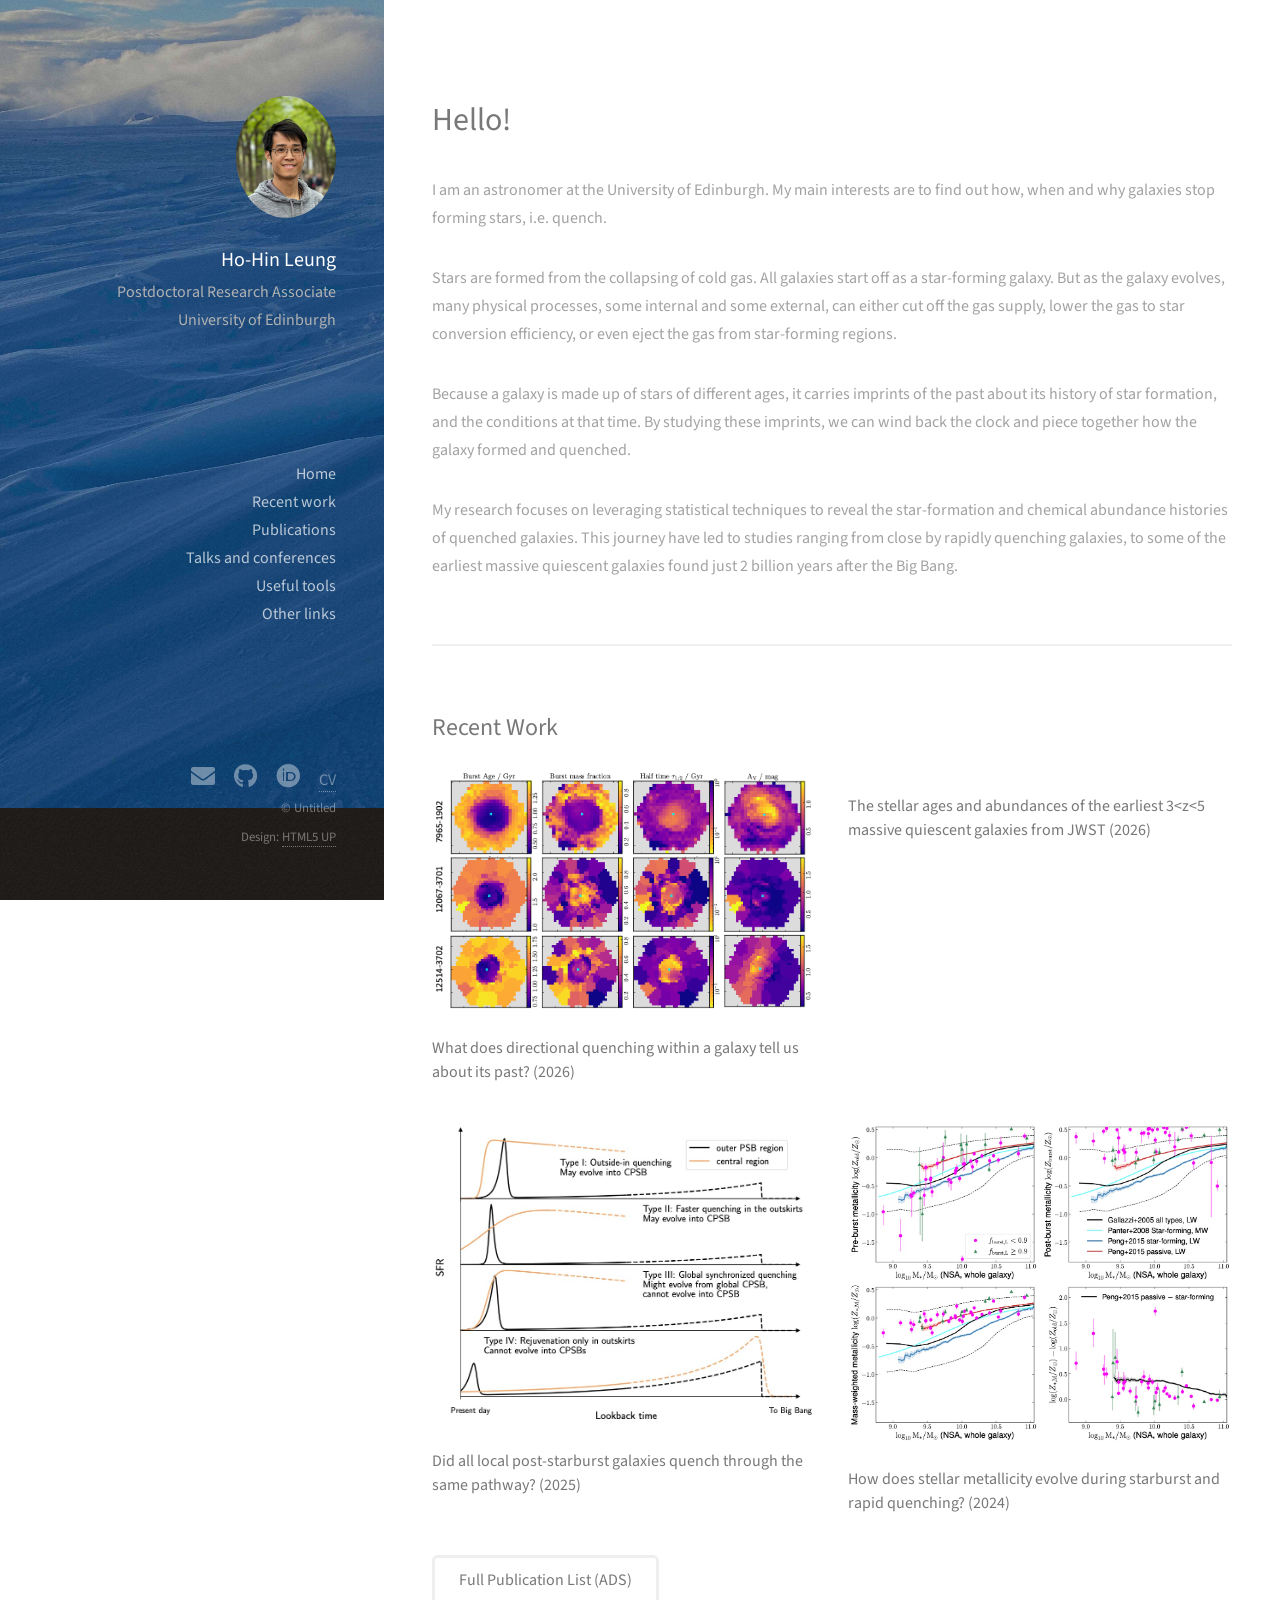
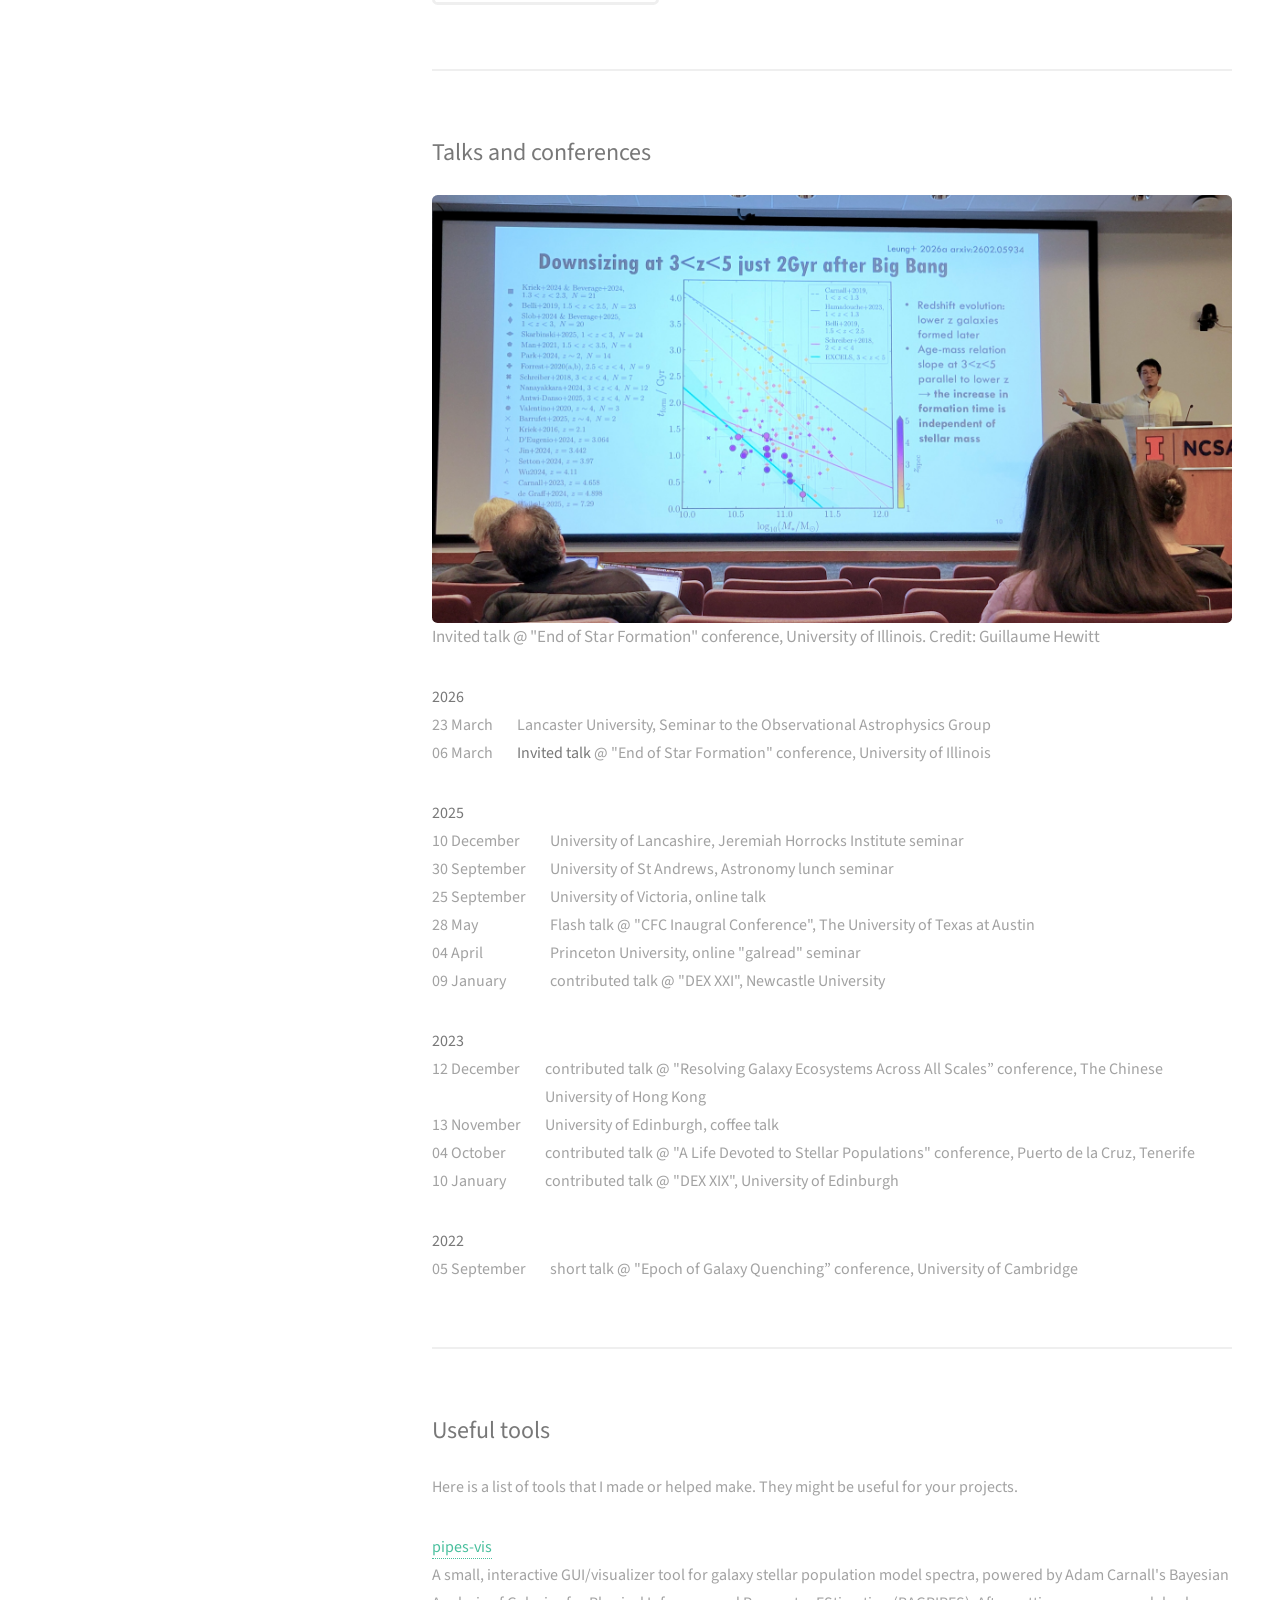
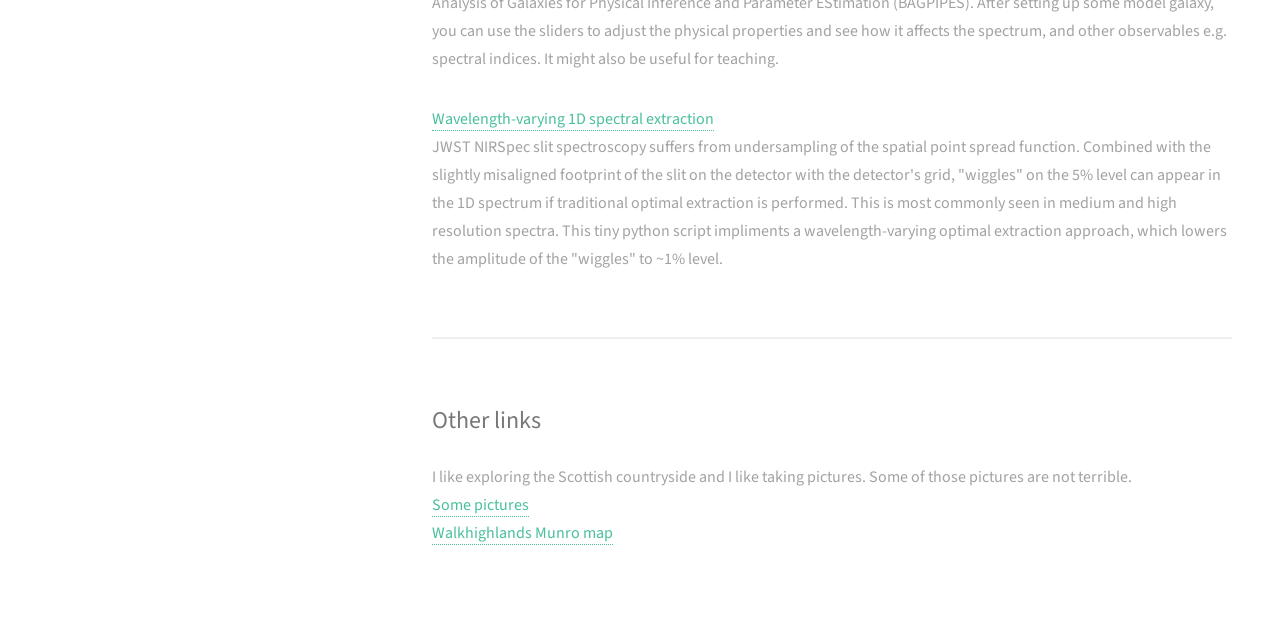
==== index.html @ 56f33dc1 "init" ====
<!DOCTYPE HTML>
<!--
	Strata by HTML5 UP
	html5up.net | @ajlkn
	Free for personal and commercial use under the CCA 3.0 license (html5up.net/license)
-->
<html>
	<head>
		<title>Ho-Hin Leung</title>
		<meta charset="utf-8" />
		<meta name="viewport" content="width=device-width, initial-scale=1, user-scalable=no" />
		<link rel="stylesheet" href="assets/css/main.css" />
	</head>
	<body class="is-preload">

		<!-- Header -->
			<header id="header">
				<div class="inner">
					<a href="#" class="image avatar"><img src="images/face_image_new_portrait_lowres.jpg" alt="" /></a>
					<h1><strong>Ho-Hin Leung</strong></h1>
					<p>Postdoctoral Research Associate</br>
						University of Edinburgh</p>
				</div>

				<!-- Sidebar -->
				<div class="inner">
					<nav>
						<ul>
							<li><a href="#main">Home</a></li>
							<li><a href="#two">Recent work</a></li>
							<li><a href="https://ui.adsabs.harvard.edu/public-libraries/06Pod6CET0CmdR91-A2LHw">Publications</a></li>
							<li><a href="#three">Talks and conferences</a></li>
							<li><a href="#four">Useful tools</a></li>
							<li><a href="#five">Other links</a></li>
						</ul>
					</nav>
				</div>
			</header>

		<!-- Main -->
			<div id="main">

				<!-- One -->
					<section id="one">
						<header class="major">
							<h1>Hello!</h1>
						</header>
						<p>
							I am an astronomer at the University of Edinburgh. My main interests are to find out how, when and why galaxies stop forming stars, i.e. quench.
						</p>
						<p>
							Stars are formed from the collapsing of cold gas. All galaxies start off as a star-forming galaxy. But as the galaxy evolves, many physical processes, some internal and some external, can either cut off the gas supply, lower the gas to star conversion efficiency, or even eject the gas from star-forming regions.
						</p>
						<p>
							Because a galaxy is made up of stars of different ages, it carries imprints of the past about its history of star formation, and the conditions at that time. By studying these imprints, we can wind back the clock and piece together how the galaxy formed and quenched.
						</p>
						<p>
							My research focuses on leveraging statistical techniques to reveal the star-formation and chemical abundance histories of quenched galaxies. This journey have led to studies ranging from close by rapidly quenching galaxies, to some of the earliest massive quiescent galaxies found just 2 billion years after the Big Bang.
						</p>
					</section>

				<!-- Two -->
					<section id="two">
						<h2>Recent Work</h2>
						<div class="row">
							<article class="col-6 col-12-xsmall work-item">
								<a href="paper2026b.html" class="image fit thumb" data-poptrox="ignore"><img src="images/leung2026b.png" alt="" /></a>
								<h3>What does directional quenching within a galaxy tell us about its past? (2026)</h3>
							</article>
							<article class="col-6 col-12-xsmall work-item">
								<a href="paper2026a.html" class="image fit thumb" data-poptrox="ignore"><img src="images/thumbs/04.jpg" alt="" /></a>
								<h3>The stellar ages and abundances of the earliest 3&lt;z&lt;5 massive quiescent galaxies from JWST (2026)</h3>
							</article>
							<article class="col-6 col-12-xsmall work-item">
								<a href="paper2025.html" class="image fit thumb" data-poptrox="ignore"><img src="images/leung2025_thumb.jpg" alt="" /></a>
								<h3>Did all local post-starburst galaxies quench through the same pathway? (2025)</h3>
							</article>
							<article class="col-6 col-12-xsmall work-item">
								<a href="paper2024.html" class="image fit thumb" data-poptrox="ignore"><img src="images/leung2024_thumb.jpg" alt="" /></a>
								<h3>How does stellar metallicity evolve during starburst and rapid quenching? (2024)</h3>
							</article>
						</div>
						<ul class="actions">
							<li><a href="https://ui.adsabs.harvard.edu/public-libraries/06Pod6CET0CmdR91-A2LHw" class="button">Full Publication List (ADS)</a></li>
						</ul>
					</section>

				<!-- Three -->
					<section id="three">
						<h2>Talks and conferences</h2>
						<span class="image fit no-overlay">
							<img src="images/EndOfSF_pic.jpg" alt="" />
							<span class="photo-caption" style="font-size: 17px;">Invited talk @ "End of Star Formation" conference, University of Illinois. Credit: Guillaume Hewitt</span>
						</span>
						<table class="talks-schedule">
							<tbody>
								<tr class="year"><td colspan="2"><strong>2026</strong></td></tr>
								<tr>
									<td class="talks-date">23 March</td>
									<td class="talks-detail">Lancaster University, Seminar to the Observational Astrophysics Group</td>
								</tr>
								<tr>
									<td class="talks-date">06 March</td>
									<td class="talks-detail"><strong>Invited talk</strong> @ "End of Star Formation" conference, University of Illinois</td>
								</tr>
							</tbody>
						</table>
						
						<table class="talks-schedule">
							<tbody>
								<tr class="year"><td colspan="2"><strong>2025</strong></td></tr>
								<tr>
									<td class="talks-date">10 December</td>
									<td class="talks-detail">University of Lancashire, Jeremiah Horrocks Institute seminar</td>
								</tr>
								<tr>
									<td class="talks-date">30 September</td>
									<td class="talks-detail">University of St Andrews, Astronomy lunch seminar</td>
								</tr>
								<tr>
									<td class="talks-date">25 September</td>
									<td class="talks-detail">University of Victoria, online talk</td>
								</tr>
								<tr>
									<td class="talks-date">28 May</td>
									<td class="talks-detail">Flash talk @ "CFC Inaugral Conference", The University of Texas at Austin</td>
								</tr>
								<tr>
									<td class="talks-date">04 April</td>
									<td class="talks-detail">Princeton University, online "galread" seminar</td>
								</tr>
								<tr>
									<td class="talks-date">09 January</td>
									<td class="talks-detail">contributed talk @ "DEX XXI", Newcastle University</td>
								</tr>
							</tbody>
						</table>

						<table class="talks-schedule">
							<tbody>
								<tr class="year"><td colspan="2"><strong>2023</strong></td></tr>
								<tr>
									<td class="talks-date">12 December</td>
									<td class="talks-detail">contributed talk @ "Resolving Galaxy Ecosystems Across All Scales” conference, The Chinese University of Hong Kong</td>
								</tr>
								<tr>
									<td class="talks-date">13 November</td>
									<td class="talks-detail">University of Edinburgh, coffee talk</td>
								</tr>
								<tr>
									<td class="talks-date">04 October</td>
									<td class="talks-detail">contributed talk @ "A Life Devoted to Stellar Populations" conference, Puerto de la Cruz, Tenerife</td>
								</tr>
								<tr>
									<td class="talks-date">10 January</td>
									<td class="talks-detail">contributed talk @ "DEX XIX", University of Edinburgh</td>
								</tr>
							</tbody>
						</table>

						<table class="talks-schedule">
							<tbody>
								<tr class="year"><td colspan="2"><strong>2022</strong></td></tr>
								<tr>
									<td class="talks-date">05 September</td>
									<td class="talks-detail">short talk @ "Epoch of Galaxy Quenching” conference, University of Cambridge</td>
								</tr>
							</tbody>
						</table>
					</section>

				<!-- Four -->
					<section id="four">
						<h2>Useful tools</h2>
						<p>Here is a list of tools that I made or helped make. They might be useful for your projects.</p>
						<p>
							<strong><a href="https://github.com/HinLeung622/pipes_vis">pipes-vis</a></strong> <br>
							A small, interactive GUI/visualizer tool for galaxy stellar population model spectra, powered by Adam Carnall's Bayesian Analysis of Galaxies for Physical Inference and Parameter EStimation (BAGPIPES). After setting up some model galaxy, you can use the sliders to adjust the physical properties and see how it affects the spectrum, and other observables e.g. spectral indices. It might also be useful for teaching.
						</p>
						<p>
							<strong><a href="https://github.com/HinLeung622/rolling_1D_extraction">Wavelength-varying 1D spectral extraction</a></strong> <br>
							JWST NIRSpec slit spectroscopy suffers from undersampling of the spatial point spread function. Combined with the slightly misaligned footprint of the slit on the detector with the detector's grid, "wiggles" on the 5% level can appear in the 1D spectrum if traditional optimal extraction is performed. This is most commonly seen in medium and high resolution spectra. This tiny python script impliments a wavelength-varying optimal extraction approach, which lowers the amplitude of the "wiggles" to ~1% level.
						</p>
					</section>

				<!-- Five -->
					<section id="five">
						<h2>Other links</h2>
						<p>
							I like exploring the Scottish countryside and I like taking pictures. Some of those pictures are not terrible. <br>
							<a href="">Some pictures</a> <br>
							<a href="https://www.walkhighlands.co.uk/Forum/munros.php?u=244608">Walkhighlands Munro map</a>
						</p>
					</section>
				<!-- Four -->
				<!--
					<section id="four">
						<h2>Elements</h2>

						<section>
							<h4>Text</h4>
							<p>This is <b>bold</b> and this is <strong>strong</strong>. This is <i>italic</i> and this is <em>emphasized</em>.
							This is <sup>superscript</sup> text and this is <sub>subscript</sub> text.
							This is <u>underlined</u> and this is code: <code>for (;;) { ... }</code>. Finally, <a href="#">this is a link</a>.</p>
							<hr />
							<header>
								<h4>Heading with a Subtitle</h4>
								<p>Lorem ipsum dolor sit amet nullam id egestas urna aliquam</p>
							</header>
							<p>Nunc lacinia ante nunc ac lobortis. Interdum adipiscing gravida odio porttitor sem non mi integer non faucibus ornare mi ut ante amet placerat aliquet. Volutpat eu sed ante lacinia sapien lorem accumsan varius montes viverra nibh in adipiscing blandit tempus accumsan.</p>
							<header>
								<h5>Heading with a Subtitle</h5>
								<p>Lorem ipsum dolor sit amet nullam id egestas urna aliquam</p>
							</header>
							<p>Nunc lacinia ante nunc ac lobortis. Interdum adipiscing gravida odio porttitor sem non mi integer non faucibus ornare mi ut ante amet placerat aliquet. Volutpat eu sed ante lacinia sapien lorem accumsan varius montes viverra nibh in adipiscing blandit tempus accumsan.</p>
							<hr />
							<h2>Heading Level 2</h2>
							<h3>Heading Level 3</h3>
							<h4>Heading Level 4</h4>
							<h5>Heading Level 5</h5>
							<h6>Heading Level 6</h6>
							<hr />
							<h5>Blockquote</h5>
							<blockquote>Fringilla nisl. Donec accumsan interdum nisi, quis tincidunt felis sagittis eget tempus euismod. Vestibulum ante ipsum primis in faucibus vestibulum. Blandit adipiscing eu felis iaculis volutpat ac adipiscing accumsan faucibus. Vestibulum ante ipsum primis in faucibus lorem ipsum dolor sit amet nullam adipiscing eu felis.</blockquote>
							<h5>Preformatted</h5>
							<pre><code>i = 0;

while (!deck.isInOrder()) {
print 'Iteration ' + i;
deck.shuffle();
i++;
}

print 'It took ' + i + ' iterations to sort the deck.';</code></pre>
						</section>

						<section>
							<h4>Lists</h4>
							<div class="row">
								<div class="col-6 col-12-xsmall">
									<h5>Unordered</h5>
									<ul>
										<li>Dolor pulvinar etiam magna etiam.</li>
										<li>Sagittis adipiscing lorem eleifend.</li>
										<li>Felis enim feugiat dolore viverra.</li>
									</ul>
									<h5>Alternate</h5>
									<ul class="alt">
										<li>Dolor pulvinar etiam magna etiam.</li>
										<li>Sagittis adipiscing lorem eleifend.</li>
										<li>Felis enim feugiat dolore viverra.</li>
									</ul>
								</div>
								<div class="col-6 col-12-xsmall">
									<h5>Ordered</h5>
									<ol>
										<li>Dolor pulvinar etiam magna etiam.</li>
										<li>Etiam vel felis at lorem sed viverra.</li>
										<li>Felis enim feugiat dolore viverra.</li>
										<li>Dolor pulvinar etiam magna etiam.</li>
										<li>Etiam vel felis at lorem sed viverra.</li>
										<li>Felis enim feugiat dolore viverra.</li>
									</ol>
									<h5>Icons</h5>
									<ul class="icons">
										<li><a href="#" class="icon brands fa-twitter"><span class="label">Twitter</span></a></li>
										<li><a href="#" class="icon brands fa-facebook-f"><span class="label">Facebook</span></a></li>
										<li><a href="#" class="icon brands fa-instagram"><span class="label">Instagram</span></a></li>
										<li><a href="#" class="icon brands fa-github"><span class="label">Github</span></a></li>
										<li><a href="#" class="icon brands fa-dribbble"><span class="label">Dribbble</span></a></li>
										<li><a href="#" class="icon brands fa-tumblr"><span class="label">Tumblr</span></a></li>
									</ul>
								</div>
							</div>
							<h5>Actions</h5>
							<ul class="actions">
								<li><a href="#" class="button primary">Default</a></li>
								<li><a href="#" class="button">Default</a></li>
							</ul>
							<ul class="actions small">
								<li><a href="#" class="button primary small">Small</a></li>
								<li><a href="#" class="button small">Small</a></li>
							</ul>
							<div class="row">
								<div class="col-6 col-12-small">
									<ul class="actions stacked">
										<li><a href="#" class="button primary">Default</a></li>
										<li><a href="#" class="button">Default</a></li>
									</ul>
								</div>
								<div class="col-6 col-12-small">
									<ul class="actions stacked">
										<li><a href="#" class="button primary small">Small</a></li>
										<li><a href="#" class="button small">Small</a></li>
									</ul>
								</div>
								<div class="col-6 col-12-small">
									<ul class="actions stacked">
										<li><a href="#" class="button primary fit">Default</a></li>
										<li><a href="#" class="button fit">Default</a></li>
									</ul>
								</div>
								<div class="col-6 col-12-small">
									<ul class="actions stacked">
										<li><a href="#" class="button primary small fit">Small</a></li>
										<li><a href="#" class="button small fit">Small</a></li>
									</ul>
								</div>
							</div>
						</section>

						<section>
							<h4>Table</h4>
							<h5>Default</h5>
							<div class="table-wrapper">
								<table>
									<thead>
										<tr>
											<th>Name</th>
											<th>Description</th>
											<th>Price</th>
										</tr>
									</thead>
									<tbody>
										<tr>
											<td>Item One</td>
											<td>Ante turpis integer aliquet porttitor.</td>
											<td>29.99</td>
										</tr>
										<tr>
											<td>Item Two</td>
											<td>Vis ac commodo adipiscing arcu aliquet.</td>
											<td>19.99</td>
										</tr>
										<tr>
											<td>Item Three</td>
											<td> Morbi faucibus arcu accumsan lorem.</td>
											<td>29.99</td>
										</tr>
										<tr>
											<td>Item Four</td>
											<td>Vitae integer tempus condimentum.</td>
											<td>19.99</td>
										</tr>
										<tr>
											<td>Item Five</td>
											<td>Ante turpis integer aliquet porttitor.</td>
											<td>29.99</td>
										</tr>
									</tbody>
									<tfoot>
										<tr>
											<td colspan="2"></td>
											<td>100.00</td>
										</tr>
									</tfoot>
								</table>
							</div>

							<h5>Alternate</h5>
							<div class="table-wrapper">
								<table class="alt">
									<thead>
										<tr>
											<th>Name</th>
											<th>Description</th>
											<th>Price</th>
										</tr>
									</thead>
									<tbody>
										<tr>
											<td>Item One</td>
											<td>Ante turpis integer aliquet porttitor.</td>
											<td>29.99</td>
										</tr>
										<tr>
											<td>Item Two</td>
											<td>Vis ac commodo adipiscing arcu aliquet.</td>
											<td>19.99</td>
										</tr>
										<tr>
											<td>Item Three</td>
											<td> Morbi faucibus arcu accumsan lorem.</td>
											<td>29.99</td>
										</tr>
										<tr>
											<td>Item Four</td>
											<td>Vitae integer tempus condimentum.</td>
											<td>19.99</td>
										</tr>
										<tr>
											<td>Item Five</td>
											<td>Ante turpis integer aliquet porttitor.</td>
											<td>29.99</td>
										</tr>
									</tbody>
									<tfoot>
										<tr>
											<td colspan="2"></td>
											<td>100.00</td>
										</tr>
									</tfoot>
								</table>
							</div>
						</section>

						<section>
							<h4>Buttons</h4>
							<ul class="actions">
								<li><a href="#" class="button primary">Primary</a></li>
								<li><a href="#" class="button">Default</a></li>
							</ul>
							<ul class="actions">
								<li><a href="#" class="button large">Large</a></li>
								<li><a href="#" class="button">Default</a></li>
								<li><a href="#" class="button small">Small</a></li>
							</ul>
							<ul class="actions fit">
								<li><a href="#" class="button primary fit">Fit</a></li>
								<li><a href="#" class="button fit">Fit</a></li>
							</ul>
							<ul class="actions fit small">
								<li><a href="#" class="button primary fit small">Fit + Small</a></li>
								<li><a href="#" class="button fit small">Fit + Small</a></li>
							</ul>
							<ul class="actions">
								<li><a href="#" class="button primary icon solid fa-download">Icon</a></li>
								<li><a href="#" class="button icon solid fa-download">Icon</a></li>
							</ul>
							<ul class="actions">
								<li><span class="button primary disabled">Primary</span></li>
								<li><span class="button disabled">Default</span></li>
							</ul>
						</section>

						<section>
							<h4>Form</h4>
							<form method="post" action="#">
								<div class="row gtr-uniform gtr-50">
									<div class="col-6 col-12-xsmall">
										<input type="text" name="demo-name" id="demo-name" value="" placeholder="Name" />
									</div>
									<div class="col-6 col-12-xsmall">
										<input type="email" name="demo-email" id="demo-email" value="" placeholder="Email" />
									</div>
									<div class="col-12">
										<select name="demo-category" id="demo-category">
											<option value="">- Category -</option>
											<option value="1">Manufacturing</option>
											<option value="1">Shipping</option>
											<option value="1">Administration</option>
											<option value="1">Human Resources</option>
										</select>
									</div>
									<div class="col-4 col-12-small">
										<input type="radio" id="demo-priority-low" name="demo-priority" checked>
										<label for="demo-priority-low">Low Priority</label>
									</div>
									<div class="col-4 col-12-small">
										<input type="radio" id="demo-priority-normal" name="demo-priority">
										<label for="demo-priority-normal">Normal Priority</label>
									</div>
									<div class="col-4 col-12-small">
										<input type="radio" id="demo-priority-high" name="demo-priority">
										<label for="demo-priority-high">High Priority</label>
									</div>
									<div class="col-6 col-12-small">
										<input type="checkbox" id="demo-copy" name="demo-copy">
										<label for="demo-copy">Email me a copy of this message</label>
									</div>
									<div class="col-6 col-12-small">
										<input type="checkbox" id="demo-human" name="demo-human" checked>
										<label for="demo-human">I am a human and not a robot</label>
									</div>
									<div class="col-12">
										<textarea name="demo-message" id="demo-message" placeholder="Enter your message" rows="6"></textarea>
									</div>
									<div class="col-12">
										<ul class="actions">
											<li><input type="submit" value="Send Message" class="primary" /></li>
											<li><input type="reset" value="Reset" /></li>
										</ul>
									</div>
								</div>
							</form>
						</section>

						<section>
							<h4>Image</h4>
							<h5>Fit</h5>
							<div class="box alt">
								<div class="row gtr-50 gtr-uniform">
									<div class="col-12"><span class="image fit"><img src="images/fulls/05.jpg" alt="" /></span></div>
									<div class="col-4"><span class="image fit"><img src="images/thumbs/01.jpg" alt="" /></span></div>
									<div class="col-4"><span class="image fit"><img src="images/thumbs/02.jpg" alt="" /></span></div>
									<div class="col-4"><span class="image fit"><img src="images/thumbs/03.jpg" alt="" /></span></div>
									<div class="col-4"><span class="image fit"><img src="images/thumbs/04.jpg" alt="" /></span></div>
									<div class="col-4"><span class="image fit"><img src="images/thumbs/05.jpg" alt="" /></span></div>
									<div class="col-4"><span class="image fit"><img src="images/thumbs/06.jpg" alt="" /></span></div>
									<div class="col-4"><span class="image fit"><img src="images/thumbs/03.jpg" alt="" /></span></div>
									<div class="col-4"><span class="image fit"><img src="images/thumbs/02.jpg" alt="" /></span></div>
									<div class="col-4"><span class="image fit"><img src="images/thumbs/01.jpg" alt="" /></span></div>
								</div>
							</div>
							<h5>Left &amp; Right</h5>
							<p><span class="image left"><img src="images/avatar.jpg" alt="" /></span>Fringilla nisl. Donec accumsan interdum nisi, quis tincidunt felis sagittis eget. tempus euismod. Vestibulum ante ipsum primis in faucibus vestibulum. Blandit adipiscing eu felis iaculis volutpat ac adipiscing accumsan eu faucibus. Integer ac pellentesque praesent tincidunt felis sagittis eget. tempus euismod. Vestibulum ante ipsum primis in faucibus vestibulum. Blandit adipiscing eu felis iaculis volutpat ac adipiscing accumsan eu faucibus. Integer ac pellentesque praesent. Donec accumsan interdum nisi, quis tincidunt felis sagittis eget. tempus euismod. Vestibulum ante ipsum primis in faucibus vestibulum. Blandit adipiscing eu felis iaculis volutpat ac adipiscing accumsan eu faucibus. Integer ac pellentesque praesent tincidunt felis sagittis eget. tempus euismod. Vestibulum ante ipsum primis in faucibus vestibulum. Blandit adipiscing eu felis iaculis volutpat ac adipiscing accumsan eu faucibus. Integer ac pellentesque praesent.</p>
							<p><span class="image right"><img src="images/avatar.jpg" alt="" /></span>Fringilla nisl. Donec accumsan interdum nisi, quis tincidunt felis sagittis eget. tempus euismod. Vestibulum ante ipsum primis in faucibus vestibulum. Blandit adipiscing eu felis iaculis volutpat ac adipiscing accumsan eu faucibus. Integer ac pellentesque praesent tincidunt felis sagittis eget. tempus euismod. Vestibulum ante ipsum primis in faucibus vestibulum. Blandit adipiscing eu felis iaculis volutpat ac adipiscing accumsan eu faucibus. Integer ac pellentesque praesent. Donec accumsan interdum nisi, quis tincidunt felis sagittis eget. tempus euismod. Vestibulum ante ipsum primis in faucibus vestibulum. Blandit adipiscing eu felis iaculis volutpat ac adipiscing accumsan eu faucibus. Integer ac pellentesque praesent tincidunt felis sagittis eget. tempus euismod. Vestibulum ante ipsum primis in faucibus vestibulum. Blandit adipiscing eu felis iaculis volutpat ac adipiscing accumsan eu faucibus. Integer ac pellentesque praesent.</p>
						</section>

					</section>
				-->

			</div>

		<!-- Footer -->
			<footer id="footer">
				<div class="inner">
					<ul class="icons">
						<li><a href="mailto:hleung2@roe.ac.uk" class="icon solid alt fa-envelope" title="hleung2@roe.ac.uk"><span class="label">Email</span></a></li>
						<li><a href="https://github.com/HinLeung622" class="icon brands fa-github" title="HinLeung622"><span class="label">Github</span></a></li>
                        <li><a href="https://orcid.org/0000-0003-0486-5178" class="icon brands alt fa-orcid" title="OrcID:0000-0003-0486-5178"><span class="label">OrcID</span></a></li>
                        <li><a href="images/CV2026.pdf" title="Curriculum vitae">CV</a></li>
					</ul>
					<ul class="copyright">
						<li>&copy; Untitled</li><li>Design: <a href="http://html5up.net">HTML5 UP</a></li>
					</ul>
				</div>
			</footer>

		<!-- Scripts -->
			<script src="assets/js/jquery.min.js"></script>
			<script src="assets/js/jquery.poptrox.min.js"></script>
			<script src="assets/js/browser.min.js"></script>
			<script src="assets/js/breakpoints.min.js"></script>
			<script src="assets/js/util.js"></script>
			<script src="assets/js/main.js"></script>

	</body>
</html>
---- assets/css/main.css ----
@import url("fontawesome-all.min.css");
@import url("https://fonts.googleapis.com/css?family=Source+Sans+Pro:400,400italic");

/*
	Strata by HTML5 UP
	html5up.net | @ajlkn
	Free for personal and commercial use under the CCA 3.0 license (html5up.net/license)
*/

html, body, div, span, applet, object,
iframe, h1, h2, h3, h4, h5, h6, p, blockquote,
pre, a, abbr, acronym, address, big, cite,
code, del, dfn, em, img, ins, kbd, q, s, samp,
small, strike, strong, sub, sup, tt, var, b,
u, i, center, dl, dt, dd, ol, ul, li, fieldset,
form, label, legend, table, caption, tbody,
tfoot, thead, tr, th, td, article, aside,
canvas, details, embed, figure, figcaption,
footer, header, hgroup, menu, nav, output, ruby,
section, summary, time, mark, audio, video {
	margin: 0;
	padding: 0;
	border: 0;
	font-size: 100%;
	font: inherit;
	vertical-align: baseline;}

article, aside, details, figcaption, figure,
footer, header, hgroup, menu, nav, section {
	display: block;}

body {
	line-height: 1;
}

ol, ul {
	list-style: none;
}

blockquote, q {
	quotes: none;
}

	blockquote:before, blockquote:after, q:before, q:after {
		content: '';
		content: none;
	}

table {
	border-collapse: collapse;
	border-spacing: 0;
}

body {
	-webkit-text-size-adjust: none;
}

mark {
	background-color: transparent;
	color: inherit;
}

input::-moz-focus-inner {
	border: 0;
	padding: 0;
}

input, select, textarea {
	-moz-appearance: none;
	-webkit-appearance: none;
	-ms-appearance: none;
	appearance: none;
}

/* Basic */

	html {
		box-sizing: border-box;
	}

	*, *:before, *:after {
		box-sizing: inherit;
	}

	body {
		background: #fff;
	}

		body.is-preload *, body.is-preload *:before, body.is-preload *:after {
			-moz-animation: none !important;
			-webkit-animation: none !important;
			-ms-animation: none !important;
			animation: none !important;
			-moz-transition: none !important;
			-webkit-transition: none !important;
			-ms-transition: none !important;
			transition: none !important;
		}

	body, input, select, textarea {
		color: #a2a2a2;
		font-family: "Source Sans Pro", Helvetica, sans-serif;
		font-size: 16pt;
		font-weight: 400;
		line-height: 1.75em;
	}

	a {
		-moz-transition: color 0.2s ease-in-out, border-color 0.2s ease-in-out;
		-webkit-transition: color 0.2s ease-in-out, border-color 0.2s ease-in-out;
		-ms-transition: color 0.2s ease-in-out, border-color 0.2s ease-in-out;
		transition: color 0.2s ease-in-out, border-color 0.2s ease-in-out;
		border-bottom: dotted 1px;
		color: #49bf9d;
		text-decoration: none;
	}

		a:hover {
			border-bottom-color: transparent;
			color: #49bf9d !important;
			text-decoration: none;
		}

	strong, b {
		color: #787878;
		font-weight: 400;
	}

	em, i {
		font-style: italic;
	}

	p {
		margin: 0 0 2em 0;
	}

	h1, h2, h3, h4, h5, h6 {
		color: #787878;
		font-weight: 400;
		line-height: 1em;
		margin: 0 0 1em 0;
	}

		h1 a, h2 a, h3 a, h4 a, h5 a, h6 a {
			color: inherit;
			text-decoration: none;
		}

	h1 {
		font-size: 2em;
		line-height: 1.5em;
	}

	h2 {
		font-size: 1.5em;
		line-height: 1.5em;
	}

	h3 {
		font-size: 1.25em;
		line-height: 1.5em;
	}

	h4 {
		font-size: 1.1em;
		line-height: 1.5em;
	}

	h5 {
		font-size: 0.9em;
		line-height: 1.5em;
	}

	h6 {
		font-size: 0.7em;
		line-height: 1.5em;
	}

	sub {
		font-size: 0.8em;
		position: relative;
		top: 0.5em;
	}

	sup {
		font-size: 0.8em;
		position: relative;
		top: -0.5em;
	}

	hr {
		border: 0;
		border-bottom: solid 2px #efefef;
		margin: 2em 0;
	}

		hr.major {
			margin: 3em 0;
		}

	blockquote {
		border-left: solid 6px #efefef;
		font-style: italic;
		margin: 0 0 2em 0;
		padding: 0.5em 0 0.5em 1.5em;
	}

	code {
		background: #f7f7f7;
		border-radius: 0.35em;
		border: solid 2px #efefef;
		font-family: "Courier New", monospace;
		font-size: 0.9em;
		margin: 0 0.25em;
		padding: 0.25em 0.65em;
	}

	pre {
		-webkit-overflow-scrolling: touch;
		font-family: "Courier New", monospace;
		font-size: 0.9em;
		margin: 0 0 2em 0;
	}

		pre code {
			display: block;
			line-height: 1.75em;
			padding: 1em 1.5em;
			overflow-x: auto;
		}

	.align-left {
		text-align: left;
	}

	.align-center {
		text-align: center;
	}

	.align-right {
		text-align: right;
	}

/* Container */

	.container {
		margin: 0 auto;
		max-width: calc(100% - 4em);
		width: 100%;
	}

		.container.xsmall {
			width: 25%;
		}

		.container.small {
			width: 50%;
		}

		.container.medium {
			width: 75%;
		}

		.container.large {
			width: 125%;
		}

		.container.xlarge {
			width: 150%;
		}

		.container.max {
			width: 100%;
		}

		@media screen and (max-width: 980px) {

			.container {
				width: 100% !important;
				max-width: 100% !important;
			}

		}

		@media screen and (max-width: 480px) {

			.container {
				max-width: calc(100% - 3em);
			}

		}

/* Row */

	.row {
		display: flex;
		flex-wrap: wrap;
		box-sizing: border-box;
		align-items: stretch;
	}

		.row > * {
			box-sizing: border-box;
		}

		.row.gtr-uniform > * > :last-child {
			margin-bottom: 0;
		}

		.row.aln-left {
			justify-content: flex-start;
		}

		.row.aln-center {
			justify-content: center;
		}

		.row.aln-right {
			justify-content: flex-end;
		}

		.row.aln-top {
			align-items: flex-start;
		}

		.row.aln-middle {
			align-items: center;
		}

		.row.aln-bottom {
			align-items: flex-end;
		}

		.row > .imp {
			order: -1;
		}

		.row > .col-1 {
			width: 8.33333%;
		}

		.row > .off-1 {
			margin-left: 8.33333%;
		}

		.row > .col-2 {
			width: 16.66667%;
		}

		.row > .off-2 {
			margin-left: 16.66667%;
		}

		.row > .col-3 {
			width: 25%;
		}

		.row > .off-3 {
			margin-left: 25%;
		}

		.row > .col-4 {
			width: 33.33333%;
		}

		.row > .off-4 {
			margin-left: 33.33333%;
		}

		.row > .col-5 {
			width: 41.66667%;
		}

		.row > .off-5 {
			margin-left: 41.66667%;
		}

		.row > .col-6 {
			width: 50%;
		}

		.row > .off-6 {
			margin-left: 50%;
		}

		.row > .col-7 {
			width: 58.33333%;
		}

		.row > .off-7 {
			margin-left: 58.33333%;
		}

		.row > .col-8 {
			width: 66.66667%;
		}

		.row > .off-8 {
			margin-left: 66.66667%;
		}

		.row > .col-9 {
			width: 75%;
		}

		.row > .off-9 {
			margin-left: 75%;
		}

		.row > .col-10 {
			width: 83.33333%;
		}

		.row > .off-10 {
			margin-left: 83.33333%;
		}

		.row > .col-11 {
			width: 91.66667%;
		}

		.row > .off-11 {
			margin-left: 91.66667%;
		}

		.row > .col-12 {
			width: 100%;
		}

		.row > .off-12 {
			margin-left: 100%;
		}

		.row.gtr-0 {
			margin-top: 0;
			margin-left: 0em;
		}

			.row.gtr-0 > * {
				padding: 0 0 0 0em;
			}

			.row.gtr-0.gtr-uniform {
				margin-top: 0em;
			}

				.row.gtr-0.gtr-uniform > * {
					padding-top: 0em;
				}

		.row.gtr-25 {
			margin-top: 0;
			margin-left: -0.625em;
		}

			.row.gtr-25 > * {
				padding: 0 0 0 0.625em;
			}

			.row.gtr-25.gtr-uniform {
				margin-top: -0.625em;
			}

				.row.gtr-25.gtr-uniform > * {
					padding-top: 0.625em;
				}

		.row.gtr-50 {
			margin-top: 0;
			margin-left: -1.25em;
		}

			.row.gtr-50 > * {
				padding: 0 0 0 1.25em;
			}

			.row.gtr-50.gtr-uniform {
				margin-top: -1.25em;
			}

				.row.gtr-50.gtr-uniform > * {
					padding-top: 1.25em;
				}

		.row {
			margin-top: 0;
			margin-left: -2.5em;
		}

			.row > * {
				padding: 0 0 0 2.5em;
			}

			.row.gtr-uniform {
				margin-top: -2.5em;
			}

				.row.gtr-uniform > * {
					padding-top: 2.5em;
				}

		.row.gtr-150 {
			margin-top: 0;
			margin-left: -3.75em;
		}

			.row.gtr-150 > * {
				padding: 0 0 0 3.75em;
			}

			.row.gtr-150.gtr-uniform {
				margin-top: -3.75em;
			}

				.row.gtr-150.gtr-uniform > * {
					padding-top: 3.75em;
				}

		.row.gtr-200 {
			margin-top: 0;
			margin-left: -5em;
		}

			.row.gtr-200 > * {
				padding: 0 0 0 5em;
			}

			.row.gtr-200.gtr-uniform {
				margin-top: -5em;
			}

				.row.gtr-200.gtr-uniform > * {
					padding-top: 5em;
				}

		@media screen and (max-width: 1800px) {

			.row {
				display: flex;
				flex-wrap: wrap;
				box-sizing: border-box;
				align-items: stretch;
			}

				.row > * {
					box-sizing: border-box;
				}

				.row.gtr-uniform > * > :last-child {
					margin-bottom: 0;
				}

				.row.aln-left {
					justify-content: flex-start;
				}

				.row.aln-center {
					justify-content: center;
				}

				.row.aln-right {
					justify-content: flex-end;
				}

				.row.aln-top {
					align-items: flex-start;
				}

				.row.aln-middle {
					align-items: center;
				}

				.row.aln-bottom {
					align-items: flex-end;
				}

				.row > .imp-xlarge {
					order: -1;
				}

				.row > .col-1-xlarge {
					width: 8.33333%;
				}

				.row > .off-1-xlarge {
					margin-left: 8.33333%;
				}

				.row > .col-2-xlarge {
					width: 16.66667%;
				}

				.row > .off-2-xlarge {
					margin-left: 16.66667%;
				}

				.row > .col-3-xlarge {
					width: 25%;
				}

				.row > .off-3-xlarge {
					margin-left: 25%;
				}

				.row > .col-4-xlarge {
					width: 33.33333%;
				}

				.row > .off-4-xlarge {
					margin-left: 33.33333%;
				}

				.row > .col-5-xlarge {
					width: 41.66667%;
				}

				.row > .off-5-xlarge {
					margin-left: 41.66667%;
				}

				.row > .col-6-xlarge {
					width: 50%;
				}

				.row > .off-6-xlarge {
					margin-left: 50%;
				}

				.row > .col-7-xlarge {
					width: 58.33333%;
				}

				.row > .off-7-xlarge {
					margin-left: 58.33333%;
				}

				.row > .col-8-xlarge {
					width: 66.66667%;
				}

				.row > .off-8-xlarge {
					margin-left: 66.66667%;
				}

				.row > .col-9-xlarge {
					width: 75%;
				}

				.row > .off-9-xlarge {
					margin-left: 75%;
				}

				.row > .col-10-xlarge {
					width: 83.33333%;
				}

				.row > .off-10-xlarge {
					margin-left: 83.33333%;
				}

				.row > .col-11-xlarge {
					width: 91.66667%;
				}

				.row > .off-11-xlarge {
					margin-left: 91.66667%;
				}

				.row > .col-12-xlarge {
					width: 100%;
				}

				.row > .off-12-xlarge {
					margin-left: 100%;
				}

				.row.gtr-0 {
					margin-top: 0;
					margin-left: 0em;
				}

					.row.gtr-0 > * {
						padding: 0 0 0 0em;
					}

					.row.gtr-0.gtr-uniform {
						margin-top: 0em;
					}

						.row.gtr-0.gtr-uniform > * {
							padding-top: 0em;
						}

				.row.gtr-25 {
					margin-top: 0;
					margin-left: -0.625em;
				}

					.row.gtr-25 > * {
						padding: 0 0 0 0.625em;
					}

					.row.gtr-25.gtr-uniform {
						margin-top: -0.625em;
					}

						.row.gtr-25.gtr-uniform > * {
							padding-top: 0.625em;
						}

				.row.gtr-50 {
					margin-top: 0;
					margin-left: -1.25em;
				}

					.row.gtr-50 > * {
						padding: 0 0 0 1.25em;
					}

					.row.gtr-50.gtr-uniform {
						margin-top: -1.25em;
					}

						.row.gtr-50.gtr-uniform > * {
							padding-top: 1.25em;
						}

				.row {
					margin-top: 0;
					margin-left: -2.5em;
				}

					.row > * {
						padding: 0 0 0 2.5em;
					}

					.row.gtr-uniform {
						margin-top: -2.5em;
					}

						.row.gtr-uniform > * {
							padding-top: 2.5em;
						}

				.row.gtr-150 {
					margin-top: 0;
					margin-left: -3.75em;
				}

					.row.gtr-150 > * {
						padding: 0 0 0 3.75em;
					}

					.row.gtr-150.gtr-uniform {
						margin-top: -3.75em;
					}

						.row.gtr-150.gtr-uniform > * {
							padding-top: 3.75em;
						}

				.row.gtr-200 {
					margin-top: 0;
					margin-left: -5em;
				}

					.row.gtr-200 > * {
						padding: 0 0 0 5em;
					}

					.row.gtr-200.gtr-uniform {
						margin-top: -5em;
					}

						.row.gtr-200.gtr-uniform > * {
							padding-top: 5em;
						}

		}

		@media screen and (max-width: 1280px) {

			.row {
				display: flex;
				flex-wrap: wrap;
				box-sizing: border-box;
				align-items: stretch;
			}

				.row > * {
					box-sizing: border-box;
				}

				.row.gtr-uniform > * > :last-child {
					margin-bottom: 0;
				}

				.row.aln-left {
					justify-content: flex-start;
				}

				.row.aln-center {
					justify-content: center;
				}

				.row.aln-right {
					justify-content: flex-end;
				}

				.row.aln-top {
					align-items: flex-start;
				}

				.row.aln-middle {
					align-items: center;
				}

				.row.aln-bottom {
					align-items: flex-end;
				}

				.row > .imp-large {
					order: -1;
				}

				.row > .col-1-large {
					width: 8.33333%;
				}

				.row > .off-1-large {
					margin-left: 8.33333%;
				}

				.row > .col-2-large {
					width: 16.66667%;
				}

				.row > .off-2-large {
					margin-left: 16.66667%;
				}

				.row > .col-3-large {
					width: 25%;
				}

				.row > .off-3-large {
					margin-left: 25%;
				}

				.row > .col-4-large {
					width: 33.33333%;
				}

				.row > .off-4-large {
					margin-left: 33.33333%;
				}

				.row > .col-5-large {
					width: 41.66667%;
				}

				.row > .off-5-large {
					margin-left: 41.66667%;
				}

				.row > .col-6-large {
					width: 50%;
				}

				.row > .off-6-large {
					margin-left: 50%;
				}

				.row > .col-7-large {
					width: 58.33333%;
				}

				.row > .off-7-large {
					margin-left: 58.33333%;
				}

				.row > .col-8-large {
					width: 66.66667%;
				}

				.row > .off-8-large {
					margin-left: 66.66667%;
				}

				.row > .col-9-large {
					width: 75%;
				}

				.row > .off-9-large {
					margin-left: 75%;
				}

				.row > .col-10-large {
					width: 83.33333%;
				}

				.row > .off-10-large {
					margin-left: 83.33333%;
				}

				.row > .col-11-large {
					width: 91.66667%;
				}

				.row > .off-11-large {
					margin-left: 91.66667%;
				}

				.row > .col-12-large {
					width: 100%;
				}

				.row > .off-12-large {
					margin-left: 100%;
				}

				.row.gtr-0 {
					margin-top: 0;
					margin-left: 0em;
				}

					.row.gtr-0 > * {
						padding: 0 0 0 0em;
					}

					.row.gtr-0.gtr-uniform {
						margin-top: 0em;
					}

						.row.gtr-0.gtr-uniform > * {
							padding-top: 0em;
						}

				.row.gtr-25 {
					margin-top: 0;
					margin-left: -0.5em;
				}

					.row.gtr-25 > * {
						padding: 0 0 0 0.5em;
					}

					.row.gtr-25.gtr-uniform {
						margin-top: -0.5em;
					}

						.row.gtr-25.gtr-uniform > * {
							padding-top: 0.5em;
						}

				.row.gtr-50 {
					margin-top: 0;
					margin-left: -1em;
				}

					.row.gtr-50 > * {
						padding: 0 0 0 1em;
					}

					.row.gtr-50.gtr-uniform {
						margin-top: -1em;
					}

						.row.gtr-50.gtr-uniform > * {
							padding-top: 1em;
						}

				.row {
					margin-top: 0;
					margin-left: -2em;
				}

					.row > * {
						padding: 0 0 0 2em;
					}

					.row.gtr-uniform {
						margin-top: -2em;
					}

						.row.gtr-uniform > * {
							padding-top: 2em;
						}

				.row.gtr-150 {
					margin-top: 0;
					margin-left: -3em;
				}

					.row.gtr-150 > * {
						padding: 0 0 0 3em;
					}

					.row.gtr-150.gtr-uniform {
						margin-top: -3em;
					}

						.row.gtr-150.gtr-uniform > * {
							padding-top: 3em;
						}

				.row.gtr-200 {
					margin-top: 0;
					margin-left: -4em;
				}

					.row.gtr-200 > * {
						padding: 0 0 0 4em;
					}

					.row.gtr-200.gtr-uniform {
						margin-top: -4em;
					}

						.row.gtr-200.gtr-uniform > * {
							padding-top: 4em;
						}

		}

		@media screen and (max-width: 980px) {

			.row {
				display: flex;
				flex-wrap: wrap;
				box-sizing: border-box;
				align-items: stretch;
			}

				.row > * {
					box-sizing: border-box;
				}

				.row.gtr-uniform > * > :last-child {
					margin-bottom: 0;
				}

				.row.aln-left {
					justify-content: flex-start;
				}

				.row.aln-center {
					justify-content: center;
				}

				.row.aln-right {
					justify-content: flex-end;
				}

				.row.aln-top {
					align-items: flex-start;
				}

				.row.aln-middle {
					align-items: center;
				}

				.row.aln-bottom {
					align-items: flex-end;
				}

				.row > .imp-medium {
					order: -1;
				}

				.row > .col-1-medium {
					width: 8.33333%;
				}

				.row > .off-1-medium {
					margin-left: 8.33333%;
				}

				.row > .col-2-medium {
					width: 16.66667%;
				}

				.row > .off-2-medium {
					margin-left: 16.66667%;
				}

				.row > .col-3-medium {
					width: 25%;
				}

				.row > .off-3-medium {
					margin-left: 25%;
				}

				.row > .col-4-medium {
					width: 33.33333%;
				}

				.row > .off-4-medium {
					margin-left: 33.33333%;
				}

				.row > .col-5-medium {
					width: 41.66667%;
				}

				.row > .off-5-medium {
					margin-left: 41.66667%;
				}

				.row > .col-6-medium {
					width: 50%;
				}

				.row > .off-6-medium {
					margin-left: 50%;
				}

				.row > .col-7-medium {
					width: 58.33333%;
				}

				.row > .off-7-medium {
					margin-left: 58.33333%;
				}

				.row > .col-8-medium {
					width: 66.66667%;
				}

				.row > .off-8-medium {
					margin-left: 66.66667%;
				}

				.row > .col-9-medium {
					width: 75%;
				}

				.row > .off-9-medium {
					margin-left: 75%;
				}

				.row > .col-10-medium {
					width: 83.33333%;
				}

				.row > .off-10-medium {
					margin-left: 83.33333%;
				}

				.row > .col-11-medium {
					width: 91.66667%;
				}

				.row > .off-11-medium {
					margin-left: 91.66667%;
				}

				.row > .col-12-medium {
					width: 100%;
				}

				.row > .off-12-medium {
					margin-left: 100%;
				}

				.row.gtr-0 {
					margin-top: 0;
					margin-left: 0em;
				}

					.row.gtr-0 > * {
						padding: 0 0 0 0em;
					}

					.row.gtr-0.gtr-uniform {
						margin-top: 0em;
					}

						.row.gtr-0.gtr-uniform > * {
							padding-top: 0em;
						}

				.row.gtr-25 {
					margin-top: 0;
					margin-left: -0.5em;
				}

					.row.gtr-25 > * {
						padding: 0 0 0 0.5em;
					}

					.row.gtr-25.gtr-uniform {
						margin-top: -0.5em;
					}

						.row.gtr-25.gtr-uniform > * {
							padding-top: 0.5em;
						}

				.row.gtr-50 {
					margin-top: 0;
					margin-left: -1em;
				}

					.row.gtr-50 > * {
						padding: 0 0 0 1em;
					}

					.row.gtr-50.gtr-uniform {
						margin-top: -1em;
					}

						.row.gtr-50.gtr-uniform > * {
							padding-top: 1em;
						}

				.row {
					margin-top: 0;
					margin-left: -2em;
				}

					.row > * {
						padding: 0 0 0 2em;
					}

					.row.gtr-uniform {
						margin-top: -2em;
					}

						.row.gtr-uniform > * {
							padding-top: 2em;
						}

				.row.gtr-150 {
					margin-top: 0;
					margin-left: -3em;
				}

					.row.gtr-150 > * {
						padding: 0 0 0 3em;
					}

					.row.gtr-150.gtr-uniform {
						margin-top: -3em;
					}

						.row.gtr-150.gtr-uniform > * {
							padding-top: 3em;
						}

				.row.gtr-200 {
					margin-top: 0;
					margin-left: -4em;
				}

					.row.gtr-200 > * {
						padding: 0 0 0 4em;
					}

					.row.gtr-200.gtr-uniform {
						margin-top: -4em;
					}

						.row.gtr-200.gtr-uniform > * {
							padding-top: 4em;
						}

		}

		@media screen and (max-width: 736px) {

			.row {
				display: flex;
				flex-wrap: wrap;
				box-sizing: border-box;
				align-items: stretch;
			}

				.row > * {
					box-sizing: border-box;
				}

				.row.gtr-uniform > * > :last-child {
					margin-bottom: 0;
				}

				.row.aln-left {
					justify-content: flex-start;
				}

				.row.aln-center {
					justify-content: center;
				}

				.row.aln-right {
					justify-content: flex-end;
				}

				.row.aln-top {
					align-items: flex-start;
				}

				.row.aln-middle {
					align-items: center;
				}

				.row.aln-bottom {
					align-items: flex-end;
				}

				.row > .imp-small {
					order: -1;
				}

				.row > .col-1-small {
					width: 8.33333%;
				}

				.row > .off-1-small {
					margin-left: 8.33333%;
				}

				.row > .col-2-small {
					width: 16.66667%;
				}

				.row > .off-2-small {
					margin-left: 16.66667%;
				}

				.row > .col-3-small {
					width: 25%;
				}

				.row > .off-3-small {
					margin-left: 25%;
				}

				.row > .col-4-small {
					width: 33.33333%;
				}

				.row > .off-4-small {
					margin-left: 33.33333%;
				}

				.row > .col-5-small {
					width: 41.66667%;
				}

				.row > .off-5-small {
					margin-left: 41.66667%;
				}

				.row > .col-6-small {
					width: 50%;
				}

				.row > .off-6-small {
					margin-left: 50%;
				}

				.row > .col-7-small {
					width: 58.33333%;
				}

				.row > .off-7-small {
					margin-left: 58.33333%;
				}

				.row > .col-8-small {
					width: 66.66667%;
				}

				.row > .off-8-small {
					margin-left: 66.66667%;
				}

				.row > .col-9-small {
					width: 75%;
				}

				.row > .off-9-small {
					margin-left: 75%;
				}

				.row > .col-10-small {
					width: 83.33333%;
				}

				.row > .off-10-small {
					margin-left: 83.33333%;
				}

				.row > .col-11-small {
					width: 91.66667%;
				}

				.row > .off-11-small {
					margin-left: 91.66667%;
				}

				.row > .col-12-small {
					width: 100%;
				}

				.row > .off-12-small {
					margin-left: 100%;
				}

				.row.gtr-0 {
					margin-top: 0;
					margin-left: 0em;
				}

					.row.gtr-0 > * {
						padding: 0 0 0 0em;
					}

					.row.gtr-0.gtr-uniform {
						margin-top: 0em;
					}

						.row.gtr-0.gtr-uniform > * {
							padding-top: 0em;
						}

				.row.gtr-25 {
					margin-top: 0;
					margin-left: -0.375em;
				}

					.row.gtr-25 > * {
						padding: 0 0 0 0.375em;
					}

					.row.gtr-25.gtr-uniform {
						margin-top: -0.375em;
					}

						.row.gtr-25.gtr-uniform > * {
							padding-top: 0.375em;
						}

				.row.gtr-50 {
					margin-top: 0;
					margin-left: -0.75em;
				}

					.row.gtr-50 > * {
						padding: 0 0 0 0.75em;
					}

					.row.gtr-50.gtr-uniform {
						margin-top: -0.75em;
					}

						.row.gtr-50.gtr-uniform > * {
							padding-top: 0.75em;
						}

				.row {
					margin-top: 0;
					margin-left: -1.5em;
				}

					.row > * {
						padding: 0 0 0 1.5em;
					}

					.row.gtr-uniform {
						margin-top: -1.5em;
					}

						.row.gtr-uniform > * {
							padding-top: 1.5em;
						}

				.row.gtr-150 {
					margin-top: 0;
					margin-left: -2.25em;
				}

					.row.gtr-150 > * {
						padding: 0 0 0 2.25em;
					}

					.row.gtr-150.gtr-uniform {
						margin-top: -2.25em;
					}

						.row.gtr-150.gtr-uniform > * {
							padding-top: 2.25em;
						}

				.row.gtr-200 {
					margin-top: 0;
					margin-left: -3em;
				}

					.row.gtr-200 > * {
						padding: 0 0 0 3em;
					}

					.row.gtr-200.gtr-uniform {
						margin-top: -3em;
					}

						.row.gtr-200.gtr-uniform > * {
							padding-top: 3em;
						}

		}

		@media screen and (max-width: 480px) {

			.row {
				display: flex;
				flex-wrap: wrap;
				box-sizing: border-box;
				align-items: stretch;
			}

				.row > * {
					box-sizing: border-box;
				}

				.row.gtr-uniform > * > :last-child {
					margin-bottom: 0;
				}

				.row.aln-left {
					justify-content: flex-start;
				}

				.row.aln-center {
					justify-content: center;
				}

				.row.aln-right {
					justify-content: flex-end;
				}

				.row.aln-top {
					align-items: flex-start;
				}

				.row.aln-middle {
					align-items: center;
				}

				.row.aln-bottom {
					align-items: flex-end;
				}

				.row > .imp-xsmall {
					order: -1;
				}

				.row > .col-1-xsmall {
					width: 8.33333%;
				}

				.row > .off-1-xsmall {
					margin-left: 8.33333%;
				}

				.row > .col-2-xsmall {
					width: 16.66667%;
				}

				.row > .off-2-xsmall {
					margin-left: 16.66667%;
				}

				.row > .col-3-xsmall {
					width: 25%;
				}

				.row > .off-3-xsmall {
					margin-left: 25%;
				}

				.row > .col-4-xsmall {
					width: 33.33333%;
				}

				.row > .off-4-xsmall {
					margin-left: 33.33333%;
				}

				.row > .col-5-xsmall {
					width: 41.66667%;
				}

				.row > .off-5-xsmall {
					margin-left: 41.66667%;
				}

				.row > .col-6-xsmall {
					width: 50%;
				}

				.row > .off-6-xsmall {
					margin-left: 50%;
				}

				.row > .col-7-xsmall {
					width: 58.33333%;
				}

				.row > .off-7-xsmall {
					margin-left: 58.33333%;
				}

				.row > .col-8-xsmall {
					width: 66.66667%;
				}

				.row > .off-8-xsmall {
					margin-left: 66.66667%;
				}

				.row > .col-9-xsmall {
					width: 75%;
				}

				.row > .off-9-xsmall {
					margin-left: 75%;
				}

				.row > .col-10-xsmall {
					width: 83.33333%;
				}

				.row > .off-10-xsmall {
					margin-left: 83.33333%;
				}

				.row > .col-11-xsmall {
					width: 91.66667%;
				}

				.row > .off-11-xsmall {
					margin-left: 91.66667%;
				}

				.row > .col-12-xsmall {
					width: 100%;
				}

				.row > .off-12-xsmall {
					margin-left: 100%;
				}

				.row.gtr-0 {
					margin-top: 0;
					margin-left: 0em;
				}

					.row.gtr-0 > * {
						padding: 0 0 0 0em;
					}

					.row.gtr-0.gtr-uniform {
						margin-top: 0em;
					}

						.row.gtr-0.gtr-uniform > * {
							padding-top: 0em;
						}

				.row.gtr-25 {
					margin-top: 0;
					margin-left: -0.375em;
				}

					.row.gtr-25 > * {
						padding: 0 0 0 0.375em;
					}

					.row.gtr-25.gtr-uniform {
						margin-top: -0.375em;
					}

						.row.gtr-25.gtr-uniform > * {
							padding-top: 0.375em;
						}

				.row.gtr-50 {
					margin-top: 0;
					margin-left: -0.75em;
				}

					.row.gtr-50 > * {
						padding: 0 0 0 0.75em;
					}

					.row.gtr-50.gtr-uniform {
						margin-top: -0.75em;
					}

						.row.gtr-50.gtr-uniform > * {
							padding-top: 0.75em;
						}

				.row {
					margin-top: 0;
					margin-left: -1.5em;
				}

					.row > * {
						padding: 0 0 0 1.5em;
					}

					.row.gtr-uniform {
						margin-top: -1.5em;
					}

						.row.gtr-uniform > * {
							padding-top: 1.5em;
						}

				.row.gtr-150 {
					margin-top: 0;
					margin-left: -2.25em;
				}

					.row.gtr-150 > * {
						padding: 0 0 0 2.25em;
					}

					.row.gtr-150.gtr-uniform {
						margin-top: -2.25em;
					}

						.row.gtr-150.gtr-uniform > * {
							padding-top: 2.25em;
						}

				.row.gtr-200 {
					margin-top: 0;
					margin-left: -3em;
				}

					.row.gtr-200 > * {
						padding: 0 0 0 3em;
					}

					.row.gtr-200.gtr-uniform {
						margin-top: -3em;
					}

						.row.gtr-200.gtr-uniform > * {
							padding-top: 3em;
						}

		}

/* Section/Article */

	section.special, article.special {
		text-align: center;
	}

	header p {
		color: #b2b2b2;
		position: relative;
		margin: 0 0 1.5em 0;
	}

	header h2 + p {
		font-size: 1.25em;
		margin-top: -1em;
		line-height: 1.5em;
	}

	header h3 + p {
		font-size: 1.1em;
		margin-top: -0.8em;
		line-height: 1.5em;
	}

	header h4 + p,
	header h5 + p,
	header h6 + p {
		font-size: 0.9em;
		margin-top: -0.6em;
		line-height: 1.5em;
	}

	header.major h2 {
		font-size: 2em;
	}

/* Form */

	form {
		margin: 0 0 2em 0;
	}

	label {
		color: #787878;
		display: block;
		font-size: 0.9em;
		font-weight: 400;
		margin: 0 0 1em 0;
	}

	input[type="text"],
	input[type="password"],
	input[type="email"],
	select,
	textarea {
		-moz-appearance: none;
		-webkit-appearance: none;
		-ms-appearance: none;
		appearance: none;
		background: #f7f7f7;
		border-radius: 0.35em;
		border: solid 2px transparent;
		color: inherit;
		display: block;
		outline: 0;
		padding: 0 0.75em;
		text-decoration: none;
		width: 100%;
	}

		input[type="text"]:invalid,
		input[type="password"]:invalid,
		input[type="email"]:invalid,
		select:invalid,
		textarea:invalid {
			box-shadow: none;
		}

		input[type="text"]:focus,
		input[type="password"]:focus,
		input[type="email"]:focus,
		select:focus,
		textarea:focus {
			border-color: #49bf9d;
		}

	select {
		background-image: url("data:image/svg+xml;charset=utf8,%3Csvg xmlns='http://www.w3.org/2000/svg' width='40' height='40' preserveAspectRatio='none' viewBox='0 0 40 40'%3E%3Cpath d='M9.4,12.3l10.4,10.4l10.4-10.4c0.2-0.2,0.5-0.4,0.9-0.4c0.3,0,0.6,0.1,0.9,0.4l3.3,3.3c0.2,0.2,0.4,0.5,0.4,0.9 c0,0.4-0.1,0.6-0.4,0.9L20.7,31.9c-0.2,0.2-0.5,0.4-0.9,0.4c-0.3,0-0.6-0.1-0.9-0.4L4.3,17.3c-0.2-0.2-0.4-0.5-0.4-0.9 c0-0.4,0.1-0.6,0.4-0.9l3.3-3.3c0.2-0.2,0.5-0.4,0.9-0.4S9.1,12.1,9.4,12.3z' fill='%23dfdfdf' /%3E%3C/svg%3E");
		background-size: 1.25rem;
		background-repeat: no-repeat;
		background-position: calc(100% - 1rem) center;
		height: 2.75em;
		padding-right: 2.75em;
		text-overflow: ellipsis;
	}

		select option {
			color: #787878;
			background: #fff;
		}

		select:focus::-ms-value {
			background-color: transparent;
		}

		select::-ms-expand {
			display: none;
		}

	input[type="text"],
	input[type="password"],
	input[type="email"],
	select {
		height: 2.75em;
	}

	textarea {
		padding: 0.75em;
	}

	input[type="checkbox"],
	input[type="radio"] {
		-moz-appearance: none;
		-webkit-appearance: none;
		-ms-appearance: none;
		appearance: none;
		display: block;
		float: left;
		margin-right: -2em;
		opacity: 0;
		width: 1em;
		z-index: -1;
	}

		input[type="checkbox"] + label,
		input[type="radio"] + label {
			text-decoration: none;
			color: #a2a2a2;
			cursor: pointer;
			display: inline-block;
			font-size: 1em;
			font-weight: 400;
			padding-left: 2.4em;
			padding-right: 0.75em;
			position: relative;
		}

			input[type="checkbox"] + label:before,
			input[type="radio"] + label:before {
				-moz-osx-font-smoothing: grayscale;
				-webkit-font-smoothing: antialiased;
				display: inline-block;
				font-style: normal;
				font-variant: normal;
				text-rendering: auto;
				line-height: 1;
				text-transform: none !important;
				font-family: 'Font Awesome 5 Free';
				font-weight: 900;
			}

			input[type="checkbox"] + label:before,
			input[type="radio"] + label:before {
				background: #f7f7f7;
				border-radius: 0.35em;
				border: solid 2px transparent;
				content: '';
				display: inline-block;
				font-size: 0.8em;
				height: 2.0625em;
				left: 0;
				line-height: 1.85625em;
				position: absolute;
				text-align: center;
				top: 0;
				width: 2.0625em;
			}

		input[type="checkbox"]:checked + label:before,
		input[type="radio"]:checked + label:before {
			background: #787878;
			border-color: #787878;
			color: #fff;
			content: '\f00c';
		}

		input[type="checkbox"]:focus + label:before,
		input[type="radio"]:focus + label:before {
			border-color: #49bf9d;
		}

	input[type="checkbox"] + label:before {
		border-radius: 0.35em;
	}

	input[type="radio"] + label:before {
		border-radius: 100%;
	}

	::-webkit-input-placeholder {
		color: #b2b2b2 !important;
		opacity: 1.0;
	}

	:-moz-placeholder {
		color: #b2b2b2 !important;
		opacity: 1.0;
	}

	::-moz-placeholder {
		color: #b2b2b2 !important;
		opacity: 1.0;
	}

	:-ms-input-placeholder {
		color: #b2b2b2 !important;
		opacity: 1.0;
	}

/* Box */

	.box {
		border-radius: 0.35em;
		border: solid 2px #efefef;
		margin-bottom: 2em;
		padding: 1.5em;
	}

		.box > :last-child,
		.box > :last-child > :last-child,
		.box > :last-child > :last-child > :last-child {
			margin-bottom: 0;
		}

		.box.alt {
			border: 0;
			border-radius: 0;
			padding: 0;
		}

/* Icon */

	.icon {
		text-decoration: none;
		border-bottom: none;
		position: relative;
	}

		.icon:before {
			-moz-osx-font-smoothing: grayscale;
			-webkit-font-smoothing: antialiased;
			display: inline-block;
			font-style: normal;
			font-variant: normal;
			text-rendering: auto;
			line-height: 1;
			text-transform: none !important;
			font-family: 'Font Awesome 5 Free';
			font-weight: 400;
		}

		.icon > .label {
			display: none;
		}

		.icon:before {
			line-height: inherit;
		}

		.icon.solid:before {
			font-weight: 900;
		}

		.icon.brands:before {
			font-family: 'Font Awesome 5 Brands';
		}

/* Image */

	.image {
		border-radius: 0.35em;
		border: 0;
		display: inline-block;
		position: relative;
	}

		.image:before {
			-moz-transition: opacity 0.2s ease-in-out;
			-webkit-transition: opacity 0.2s ease-in-out;
			-ms-transition: opacity 0.2s ease-in-out;
			transition: opacity 0.2s ease-in-out;
			background: url("images/overlay.png");
			border-radius: 0.35em;
			content: '';
			display: block;
			height: 100%;
			left: 0;
			opacity: 0.5;
			position: absolute;
			top: 0;
			width: 100%;
		}

		.image.thumb {
			text-align: center;
		}

			.image.thumb:before {
				opacity: 0;
			}

			.image.thumb:after {
				-moz-transition: opacity 0.2s ease-in-out;
				-webkit-transition: opacity 0.2s ease-in-out;
				-ms-transition: opacity 0.2s ease-in-out;
				transition: opacity 0.2s ease-in-out;
				border-radius: 0.35em;
				border: solid 3px rgba(255, 255, 255, 0.5);
				color: #fff;
				content: 'View';
				display: inline-block;
				font-size: 0.8em;
				font-weight: 400;
				left: 50%;
				line-height: 2.25em;
				margin: -1.25em 0 0 -3em;
				opacity: 0;
				padding: 0 1.5em;
				position: absolute;
				text-align: center;
				text-decoration: none;
				top: 50%;
				white-space: nowrap;
			}

			.image.thumb:hover:after {
				opacity: 1.0;
			}

			.image.thumb:hover:before {
				background: url("images/overlay.png"), url("images/overlay.png");
				opacity: 1.0;
			}

		.image img {
			border-radius: 0.35em;
			display: block;
		}

		.image.left {
			float: left;
			margin: 0 1.5em 1em 0;
			top: 0.25em;
		}

		.image.right {
			float: right;
			margin: 0 0 1em 1.5em;
			top: 0.25em;
		}

		.image.left, .image.right {
			max-width: 40%;
		}

			.image.left img, .image.right img {
				width: 100%;
			}

		.image.fit {
			display: block;
			margin: 0 0 2em 0;
			width: 100%;
		}

			.image.fit img {
				width: 100%;
			}
		
		.image.no-overlay:before {
			display: none;
			}

		.image.avatar {
			border-radius: 100%;
		}

			.image.avatar:before {
				display: none;
			}

			.image.avatar img {
				border-radius: 100%;
				width: 100%;
			}

	.photo-caption {
		line-height: 1.3;
		}

	.figure-narrow {
		max-width: 32em;   /* or 480px, 70%, etc. */
		margin-left: auto;
		margin-right: auto;
		}

/* List */

	ol {
		list-style: decimal;
		margin: 0 0 2em 0;
		padding-left: 1.25em;
	}

		ol li {
			padding-left: 0.25em;
		}

	ul {
		list-style-type: none;
		margin: 0 0 2em 0;
		padding-left: 1em;
	}

		ul li {
			padding-left: 0.5em;
		}

		ul.alt {
			list-style: none;
			padding-left: 0;
		}

			ul.alt li {
				border-top: solid 2px #efefef;
				padding: 0.5em 0;
			}

				ul.alt li:first-child {
					border-top: 0;
					padding-top: 0;
				}

	dl {
		margin: 0 0 2em 0;
	}

/* Icons */

	ul.icons {
		cursor: default;
		list-style: none;
		padding-left: 0;
	}

		ul.icons li {
			display: inline-block;
			padding: 0 1em 0 0;
		}

			ul.icons li:last-child {
				padding-right: 0;
			}

			ul.icons li .icon:before {
				font-size: 1.5em;
			}

/* Labeled Icons */

	ul.labeled-icons {
		list-style: none;
		padding: 0;
	}

		ul.labeled-icons li {
			line-height: 1.75em;
			margin: 1.5em 0 0 0;
			padding-left: 2.25em;
			position: relative;
		}

			ul.labeled-icons li:first-child {
				margin-top: 0;
			}

			ul.labeled-icons li a {
				color: inherit;
			}

			ul.labeled-icons li h3 {
				color: #b2b2b2;
				left: 0;
				position: absolute;
				text-align: center;
				top: 0;
				width: 1em;
			}

/* Actions */

	ul.actions {
		display: -moz-flex;
		display: -webkit-flex;
		display: -ms-flex;
		display: flex;
		cursor: default;
		list-style: none;
		margin-left: -1em;
		padding-left: 0;
	}

		ul.actions li {
			padding: 0 0 0 1em;
			vertical-align: middle;
		}

		ul.actions.special {
			-moz-justify-content: center;
			-webkit-justify-content: center;
			-ms-justify-content: center;
			justify-content: center;
			width: 100%;
			margin-left: 0;
		}

			ul.actions.special li:first-child {
				padding-left: 0;
			}

		ul.actions.stacked {
			-moz-flex-direction: column;
			-webkit-flex-direction: column;
			-ms-flex-direction: column;
			flex-direction: column;
			margin-left: 0;
		}

			ul.actions.stacked li {
				padding: 1.3em 0 0 0;
			}

				ul.actions.stacked li:first-child {
					padding-top: 0;
				}

		ul.actions.fit {
			width: calc(100% + 1em);
		}

			ul.actions.fit li {
				-moz-flex-grow: 1;
				-webkit-flex-grow: 1;
				-ms-flex-grow: 1;
				flex-grow: 1;
				-moz-flex-shrink: 1;
				-webkit-flex-shrink: 1;
				-ms-flex-shrink: 1;
				flex-shrink: 1;
				width: 100%;
			}

				ul.actions.fit li > * {
					width: 100%;
				}

			ul.actions.fit.stacked {
				width: 100%;
			}

		@media screen and (max-width: 480px) {

			ul.actions:not(.fixed) {
				-moz-flex-direction: column;
				-webkit-flex-direction: column;
				-ms-flex-direction: column;
				flex-direction: column;
				margin-left: 0;
				width: 100% !important;
			}

				ul.actions:not(.fixed) li {
					-moz-flex-grow: 1;
					-webkit-flex-grow: 1;
					-ms-flex-grow: 1;
					flex-grow: 1;
					-moz-flex-shrink: 1;
					-webkit-flex-shrink: 1;
					-ms-flex-shrink: 1;
					flex-shrink: 1;
					padding: 1em 0 0 0;
					text-align: center;
					width: 100%;
				}

					ul.actions:not(.fixed) li > * {
						width: 100%;
					}

					ul.actions:not(.fixed) li:first-child {
						padding-top: 0;
					}

					ul.actions:not(.fixed) li input[type="submit"],
					ul.actions:not(.fixed) li input[type="reset"],
					ul.actions:not(.fixed) li input[type="button"],
					ul.actions:not(.fixed) li button,
					ul.actions:not(.fixed) li .button {
						width: 100%;
					}

						ul.actions:not(.fixed) li input[type="submit"].icon:before,
						ul.actions:not(.fixed) li input[type="reset"].icon:before,
						ul.actions:not(.fixed) li input[type="button"].icon:before,
						ul.actions:not(.fixed) li button.icon:before,
						ul.actions:not(.fixed) li .button.icon:before {
							margin-left: -0.5em;
						}

		}

/* Table */

	.table-wrapper {
		-webkit-overflow-scrolling: touch;
		overflow-x: auto;
	}

	table {
		margin: 0 0 2em 0;
		width: 100%;
	}

		table tbody tr {
			border: solid 1px #efefef;
			border-left: 0;
			border-right: 0;
		}

			table tbody tr:nth-child(2n + 1) {
				background-color: #f7f7f7;
			}

		table td {
			padding: 0.75em 0.75em;
		}

		table th {
			color: #787878;
			font-size: 0.9em;
			font-weight: 400;
			padding: 0 0.75em 0.75em 0.75em;
			text-align: left;
		}

		table thead {
			border-bottom: solid 2px #efefef;
		}

		table tfoot {
			border-top: solid 2px #efefef;
		}

		table.alt {
			border-collapse: separate;
		}

			table.alt tbody tr td {
				border: solid 2px #efefef;
				border-left-width: 0;
				border-top-width: 0;
			}

				table.alt tbody tr td:first-child {
					border-left-width: 2px;
				}

			table.alt tbody tr:first-child td {
				border-top-width: 2px;
			}

			table.alt thead {
				border-bottom: 0;
			}

			table.alt tfoot {
				border-top: 0;
			}

		table.talks-schedule {
			width: 100%;
			border-collapse: collapse;
		}

		table.talks-schedule td {
			border: none;
			padding: 0.0em 0;
			vertical-align: top;
		}

		table.talks-schedule .talks-date {
			text-align: left;
			white-space: nowrap;
			padding-right: 1.5em;
			width: 1%; /* shrink column to content */
		}

		table.talks-schedule tr.year td {
			padding-top: 1em;
			padding-bottom: 0em;
		}
		
		table.talks-schedule tr.year:first-child td {
			padding-top: 0;
		}

		table.talks-schedule tbody tr {
			border: 0;
		}

		table.talks-schedule tbody tr:nth-child(2n + 1) {
			background-color: transparent;
		}

/* Button */

	input[type="submit"],
	input[type="reset"],
	input[type="button"],
	.button {
		-moz-appearance: none;
		-webkit-appearance: none;
		-ms-appearance: none;
		appearance: none;
		-moz-transition: background-color 0.2s ease-in-out, color 0.2s ease-in-out, border-color 0.2s ease-in-out;
		-webkit-transition: background-color 0.2s ease-in-out, color 0.2s ease-in-out, border-color 0.2s ease-in-out;
		-ms-transition: background-color 0.2s ease-in-out, color 0.2s ease-in-out, border-color 0.2s ease-in-out;
		transition: background-color 0.2s ease-in-out, color 0.2s ease-in-out, border-color 0.2s ease-in-out;
		background-color: transparent;
		border-radius: 0.35em;
		border: solid 3px #efefef;
		color: #787878 !important;
		cursor: pointer;
		display: inline-block;
		font-weight: 400;
		height: 3.15em;
		height: calc(2.75em + 6px);
		line-height: 2.75em;
		min-width: 10em;
		padding: 0 1.5em;
		text-align: center;
		text-decoration: none;
		white-space: nowrap;
	}

		input[type="submit"]:hover,
		input[type="reset"]:hover,
		input[type="button"]:hover,
		.button:hover {
			border-color: #49bf9d;
			color: #49bf9d !important;
		}

		input[type="submit"]:active,
		input[type="reset"]:active,
		input[type="button"]:active,
		.button:active {
			background-color: rgba(73, 191, 157, 0.1);
			border-color: #49bf9d;
			color: #49bf9d !important;
		}

		input[type="submit"].icon,
		input[type="reset"].icon,
		input[type="button"].icon,
		.button.icon {
			padding-left: 1.35em;
		}

			input[type="submit"].icon:before,
			input[type="reset"].icon:before,
			input[type="button"].icon:before,
			.button.icon:before {
				margin-right: 0.5em;
			}

		input[type="submit"].fit,
		input[type="reset"].fit,
		input[type="button"].fit,
		.button.fit {
			min-width: 0;
			width: 100%;
		}

		input[type="submit"].small,
		input[type="reset"].small,
		input[type="button"].small,
		.button.small {
			font-size: 0.8em;
		}

		input[type="submit"].large,
		input[type="reset"].large,
		input[type="button"].large,
		.button.large {
			font-size: 1.35em;
		}

		input[type="submit"].primary,
		input[type="reset"].primary,
		input[type="button"].primary,
		.button.primary {
			background-color: #49bf9d;
			border-color: #49bf9d;
			color: #ffffff !important;
		}

			input[type="submit"].primary:hover,
			input[type="reset"].primary:hover,
			input[type="button"].primary:hover,
			.button.primary:hover {
				background-color: #5cc6a7;
				border-color: #5cc6a7;
			}

			input[type="submit"].primary:active,
			input[type="reset"].primary:active,
			input[type="button"].primary:active,
			.button.primary:active {
				background-color: #3eb08f;
				border-color: #3eb08f;
			}

		input[type="submit"].disabled, input[type="submit"]:disabled,
		input[type="reset"].disabled,
		input[type="reset"]:disabled,
		input[type="button"].disabled,
		input[type="button"]:disabled,
		.button.disabled,
		.button:disabled {
			background-color: #e7e7e7 !important;
			border-color: #e7e7e7 !important;
			color: #b2b2b2 !important;
			cursor: default;
		}

/* Work Item */

	.work-item {
		margin: 0 0 2em 0;
	}

		.work-item .image {
			margin: 0 0 1.5em 0;
		}

		.work-item h3 {
			font-size: 1em;
			margin: 0 0 0.5em 0;
		}

		.work-item p {
			font-size: 0.8em;
			line-height: 1.5em;
			margin: 0;
		}

/* Header */

	#header {
		display: -moz-flex;
		display: -webkit-flex;
		display: -ms-flex;
		display: flex;
		-moz-flex-direction: column;
		-webkit-flex-direction: column;
		-ms-flex-direction: column;
		flex-direction: column;
		-moz-align-items: -moz-flex-end;
		-webkit-align-items: -webkit-flex-end;
		-ms-align-items: -ms-flex-end;
		align-items: flex-end;
		-moz-justify-content: space-between;
		-webkit-justify-content: space-between;
		-ms-justify-content: space-between;
		justify-content: space-between;
		background-color: #1f1815;
		background-attachment: scroll,								scroll;
		background-image: url("images/overlay.png"), url("../../images/snow.jpg");
		background-position: top left,							top left;
		background-repeat: repeat,								no-repeat;
		background-size: auto,								150%;
		color: rgba(255, 255, 255, 0.5);
		height: 100%;
		left: 0;
		padding: 4em 4em;
		position: fixed;
		text-align: right;
		top: 0;
		width: 35%;
	}

		#header > * {
			-moz-flex-shrink: 0;
			-webkit-flex-shrink: 0;
			-ms-flex-shrink: 0;
			flex-shrink: 0;
			width: 100%;
		}

		#header > .inner {
			-moz-flex-grow: 1;
			-webkit-flex-grow: 1;
			-ms-flex-grow: 1;
			flex-grow: 1;
			margin: 0 0 0.7em 0;
		}

		#header strong, #header b {
			color: #ffffff;
		}

		#header h2, #header h3, #header h4, #header h5, #header h6 {
			color: #ffffff;
		}

		#header h1 {
			color: rgba(255, 255, 255, 0.5);
			font-size: 1.35em;
			line-height: 1.75em;
			margin: 0;
		}

		#header nav a {
			color: rgba(255, 255, 255, 0.7);
			border-bottom-color: transparent; /* optional: removes dotted underline */
		  }

		#header .image.avatar {
			margin: 0 0 1em 0;
			width: 6.25em;
		}

/* Footer */

	#footer .icons {
		margin: 0em 0 0 0;
	}

		#footer .icons a {
			color: rgba(255, 255, 255, 0.4);
		}

	#footer .copyright {
		color: rgba(255, 255, 255, 0.4);
		font-size: 0.8em;
		list-style: none;
		margin: 0em 0 0 0;
		padding: 0;
	}

		#footer .copyright li {
			border-left: solid 1px rgba(255, 255, 255, 0.25);
			display: inline-block;
			line-height: 1em;
			margin-left: 0.75em;
			padding-left: 0.75em;
		}

			#footer .copyright li:first-child {
				border-left: 0;
				margin-left: 0;
				padding-left: 0;
			}

			#footer .copyright li a {
				color: inherit;
			}

/* Main */

	#main {
		margin-left: 35%;
		max-width: 54em;
		padding: 8em 4em 4em 4em;
		width: calc(100% - 35%);
	}

		#main > section {
			border-top: solid 2px #efefef;
			margin: 4em 0 0 0;
			padding: 4em 0 0 0;
		}

			#main > section:first-child {
				border-top: 0;
				margin-top: 0;
				padding-top: 0;
			}

/* Poptrox */

	@-moz-keyframes spin {
		0% {
			-moz-transform: rotate(0deg);
			-webkit-transform: rotate(0deg);
			-ms-transform: rotate(0deg);
			transform: rotate(0deg);
		}

		100% {
			-moz-transform: rotate(360deg);
			-webkit-transform: rotate(360deg);
			-ms-transform: rotate(360deg);
			transform: rotate(360deg);
		}
	}

	@-webkit-keyframes spin {
		0% {
			-moz-transform: rotate(0deg);
			-webkit-transform: rotate(0deg);
			-ms-transform: rotate(0deg);
			transform: rotate(0deg);
		}

		100% {
			-moz-transform: rotate(360deg);
			-webkit-transform: rotate(360deg);
			-ms-transform: rotate(360deg);
			transform: rotate(360deg);
		}
	}

	@-ms-keyframes spin {
		0% {
			-moz-transform: rotate(0deg);
			-webkit-transform: rotate(0deg);
			-ms-transform: rotate(0deg);
			transform: rotate(0deg);
		}

		100% {
			-moz-transform: rotate(360deg);
			-webkit-transform: rotate(360deg);
			-ms-transform: rotate(360deg);
			transform: rotate(360deg);
		}
	}

	@keyframes spin {
		0% {
			-moz-transform: rotate(0deg);
			-webkit-transform: rotate(0deg);
			-ms-transform: rotate(0deg);
			transform: rotate(0deg);
		}

		100% {
			-moz-transform: rotate(360deg);
			-webkit-transform: rotate(360deg);
			-ms-transform: rotate(360deg);
			transform: rotate(360deg);
		}
	}

	.poptrox-popup {
		-moz-box-sizing: content-box;
		-webkit-box-sizing: content-box;
		-ms-box-sizing: content-box;
		box-sizing: content-box;
		-webkit-tap-highlight-color: rgba(255, 255, 255, 0);
		background: #fff;
		border-radius: 0.35em;
		box-shadow: 0 0.1em 0.15em 0 rgba(0, 0, 0, 0.15);
		overflow: hidden;
		padding-bottom: 3em;
	}

		.poptrox-popup .loader {
			text-decoration: none;
			-moz-animation: spin 1s linear infinite;
			-webkit-animation: spin 1s linear infinite;
			-ms-animation: spin 1s linear infinite;
			animation: spin 1s linear infinite;
			font-size: 1.5em;
			height: 1em;
			left: 50%;
			line-height: 1em;
			margin: -0.5em 0 0 -0.5em;
			position: absolute;
			top: 50%;
			width: 1em;
		}

			.poptrox-popup .loader:before {
				-moz-osx-font-smoothing: grayscale;
				-webkit-font-smoothing: antialiased;
				display: inline-block;
				font-style: normal;
				font-variant: normal;
				text-rendering: auto;
				line-height: 1;
				text-transform: none !important;
				font-family: 'Font Awesome 5 Free';
				font-weight: 900;
			}

			.poptrox-popup .loader:before {
				content: '\f1ce';
			}

		.poptrox-popup .caption {
			background: #fff;
			bottom: 0;
			cursor: default;
			font-size: 0.9em;
			height: 3em;
			left: 0;
			line-height: 2.8em;
			position: absolute;
			text-align: center;
			width: 100%;
			z-index: 1;
		}

		.poptrox-popup .nav-next,
		.poptrox-popup .nav-previous {
			text-decoration: none;
			-moz-transition: opacity 0.2s ease-in-out;
			-webkit-transition: opacity 0.2s ease-in-out;
			-ms-transition: opacity 0.2s ease-in-out;
			transition: opacity 0.2s ease-in-out;
			-webkit-tap-highlight-color: rgba(255, 255, 255, 0);
			background: rgba(0, 0, 0, 0.01);
			cursor: pointer;
			height: 100%;
			opacity: 0;
			position: absolute;
			top: 0;
			width: 50%;
		}

			.poptrox-popup .nav-next:before,
			.poptrox-popup .nav-previous:before {
				-moz-osx-font-smoothing: grayscale;
				-webkit-font-smoothing: antialiased;
				display: inline-block;
				font-style: normal;
				font-variant: normal;
				text-rendering: auto;
				line-height: 1;
				text-transform: none !important;
				font-family: 'Font Awesome 5 Free';
				font-weight: 900;
			}

			.poptrox-popup .nav-next:before,
			.poptrox-popup .nav-previous:before {
				color: #fff;
				font-size: 2.5em;
				height: 1em;
				line-height: 1em;
				margin-top: -0.75em;
				position: absolute;
				text-align: center;
				top: 50%;
				width: 1.5em;
			}

		.poptrox-popup .nav-next {
			right: 0;
		}

			.poptrox-popup .nav-next:before {
				content: '\f105';
				right: 0;
			}

		.poptrox-popup .nav-previous {
			left: 0;
		}

			.poptrox-popup .nav-previous:before {
				content: '\f104';
				left: 0;
			}

		.poptrox-popup .closer {
			text-decoration: none;
			-moz-transition: opacity 0.2s ease-in-out;
			-webkit-transition: opacity 0.2s ease-in-out;
			-ms-transition: opacity 0.2s ease-in-out;
			transition: opacity 0.2s ease-in-out;
			-webkit-tap-highlight-color: rgba(255, 255, 255, 0);
			color: #fff;
			height: 4em;
			line-height: 4em;
			opacity: 0;
			position: absolute;
			right: 0;
			text-align: center;
			top: 0;
			width: 4em;
			z-index: 2;
		}

			.poptrox-popup .closer:before {
				-moz-osx-font-smoothing: grayscale;
				-webkit-font-smoothing: antialiased;
				display: inline-block;
				font-style: normal;
				font-variant: normal;
				text-rendering: auto;
				line-height: 1;
				text-transform: none !important;
				font-family: 'Font Awesome 5 Free';
				font-weight: 900;
			}

			.poptrox-popup .closer:before {
				-moz-box-sizing: content-box;
				-webkit-box-sizing: content-box;
				-ms-box-sizing: content-box;
				box-sizing: content-box;
				border-radius: 100%;
				border: solid 3px rgba(255, 255, 255, 0.5);
				content: '\f00d';
				display: block;
				font-size: 1em;
				height: 1.75em;
				left: 50%;
				line-height: 1.75em;
				margin: -0.875em 0 0 -0.875em;
				position: absolute;
				top: 50%;
				width: 1.75em;
			}

		.poptrox-popup:hover .nav-next,
		.poptrox-popup:hover .nav-previous {
			opacity: 0.5;
		}

			.poptrox-popup:hover .nav-next:hover,
			.poptrox-popup:hover .nav-previous:hover {
				opacity: 1.0;
			}

		.poptrox-popup:hover .closer {
			opacity: 0.5;
		}

			.poptrox-popup:hover .closer:hover {
				opacity: 1.0;
			}

/* Touch */

	body.is-touch .image.thumb:before {
		opacity: 0.5 !important;
	}

	body.is-touch .image.thumb:after {
		display: none !important;
	}

	body.is-touch #header {
		background-attachment: scroll;
		background-size: auto, cover;
	}

	body.is-touch .poptrox-popup .nav-next,
	body.is-touch .poptrox-popup .nav-previous,
	body.is-touch .poptrox-popup .closer {
		opacity: 1.0 !important;
	}

/* XLarge */

	@media screen and (max-width: 1800px) {

		/* Basic */

			body, input, select, textarea {
				font-size: 12pt;
			}

	}

/* Large */

	@media screen and (max-width: 1280px) {

		/* Header */

			#header {
				padding: 6em 3em 3em 3em;
				width: 30%;
			}

				#header h1 {
					font-size: 1.25em;
				}

					#header h1 br {
						display: none;
					}

				#header > .inner {
					margin-bottom: 0;
				}

		/* Footer */

			#footer .copyright li {
				border-left-width: 0;
				display: block;
				line-height: 2.25em;
				margin-left: 0;
				padding-left: 0;
			}

		/* Main */

			#main {
				margin-left: 30%;
				max-width: none;
				padding: 6em 3em 3em 3em;
				width: calc(100% - 30%);
			}

	}

/* Medium */

	@media screen and (max-width: 980px) {

		/* Basic */

			h1 br, h2 br, h3 br, h4 br, h5 br, h6 br {
				display: none;
			}

		/* List */

			ul.icons li .icon {
				font-size: 1.25em;
			}

		/* Header */

			#header {
				background-attachment: scroll;
				background-position: top left, center center;
				background-size: auto,		cover;
				left: auto;
				padding: 6em 4em;
				position: relative;
				text-align: center;
				top: auto;
				width: 100%;
				display: block;
			}

				#header h1 {
					font-size: 1.75em;
				}

					#header h1 br {
						display: inline;
					}

		/* Footer */

			#footer {
				background-attachment: scroll;
				background-color: #1f1815;
				background-image: url("images/overlay.png"), url("../../images/bg.jpg");
				background-position: top left,						bottom center;
				background-repeat: repeat,							no-repeat;
				background-size: auto,							cover;
				bottom: auto;
				left: auto;
				padding: 4em 4em 6em 4em;
				position: relative;
				text-align: center;
				width: 100%;
			}

				#footer .icons {
					margin: 0 0 1em 0;
				}

				#footer .copyright {
					margin: 0 0 1em 0;
				}

					#footer .copyright li {
						border-left-width: 1px;
						display: inline-block;
						line-height: 1em;
						margin-left: 0.75em;
						padding-left: 0.75em;
					}

		/* Main */

			#main {
				margin: 0;
				padding: 6em 4em;
				width: 100%;
			}

	}

/* Small */

	@media screen and (max-width: 736px) {

		/* Basic */

			h1 {
				font-size: 1.5em;
			}

			h2 {
				font-size: 1.2em;
			}

			h3 {
				font-size: 1em;
			}

		/* Section/Article */

			section.special, article.special {
				text-align: center;
			}

			header.major h2 {
				font-size: 1.35em;
			}

		/* List */

			ul.labeled-icons li {
				padding-left: 2em;
			}

				ul.labeled-icons li h3 {
					line-height: 1.75em;
				}

		/* Header */

			#header {
				padding: 2.25em 1.5em;
			}

				#header h1 {
					font-size: 1.35em;
				}

		/* Footer */

			#footer {
				padding: 2.25em 1.5em;
			}

		/* Main */

			#main {
				padding: 2.25em 1.5em 0.25em 1.5em;
			}

				#main > section {
					margin: 2.25em 0 0 0;
					padding: 2.25em 0 0 0;
				}

		/* Poptrox */

			.poptrox-popup {
				border-radius: 0;
			}

				.poptrox-popup .nav-next:before,
				.poptrox-popup .nav-previous:before {
					margin-top: -1em;
				}

	}

/* XSmall */

	@media screen and (max-width: 480px) {

		/* Header */

			#header {
				padding: 4.5em 1.5em;
			}

				#header h1 br {
					display: none;
				}

		/* Footer */

			#footer .copyright li {
				border-left-width: 0;
				display: block;
				line-height: 2.25em;
				margin-left: 0;
				padding-left: 0;
			}

	}
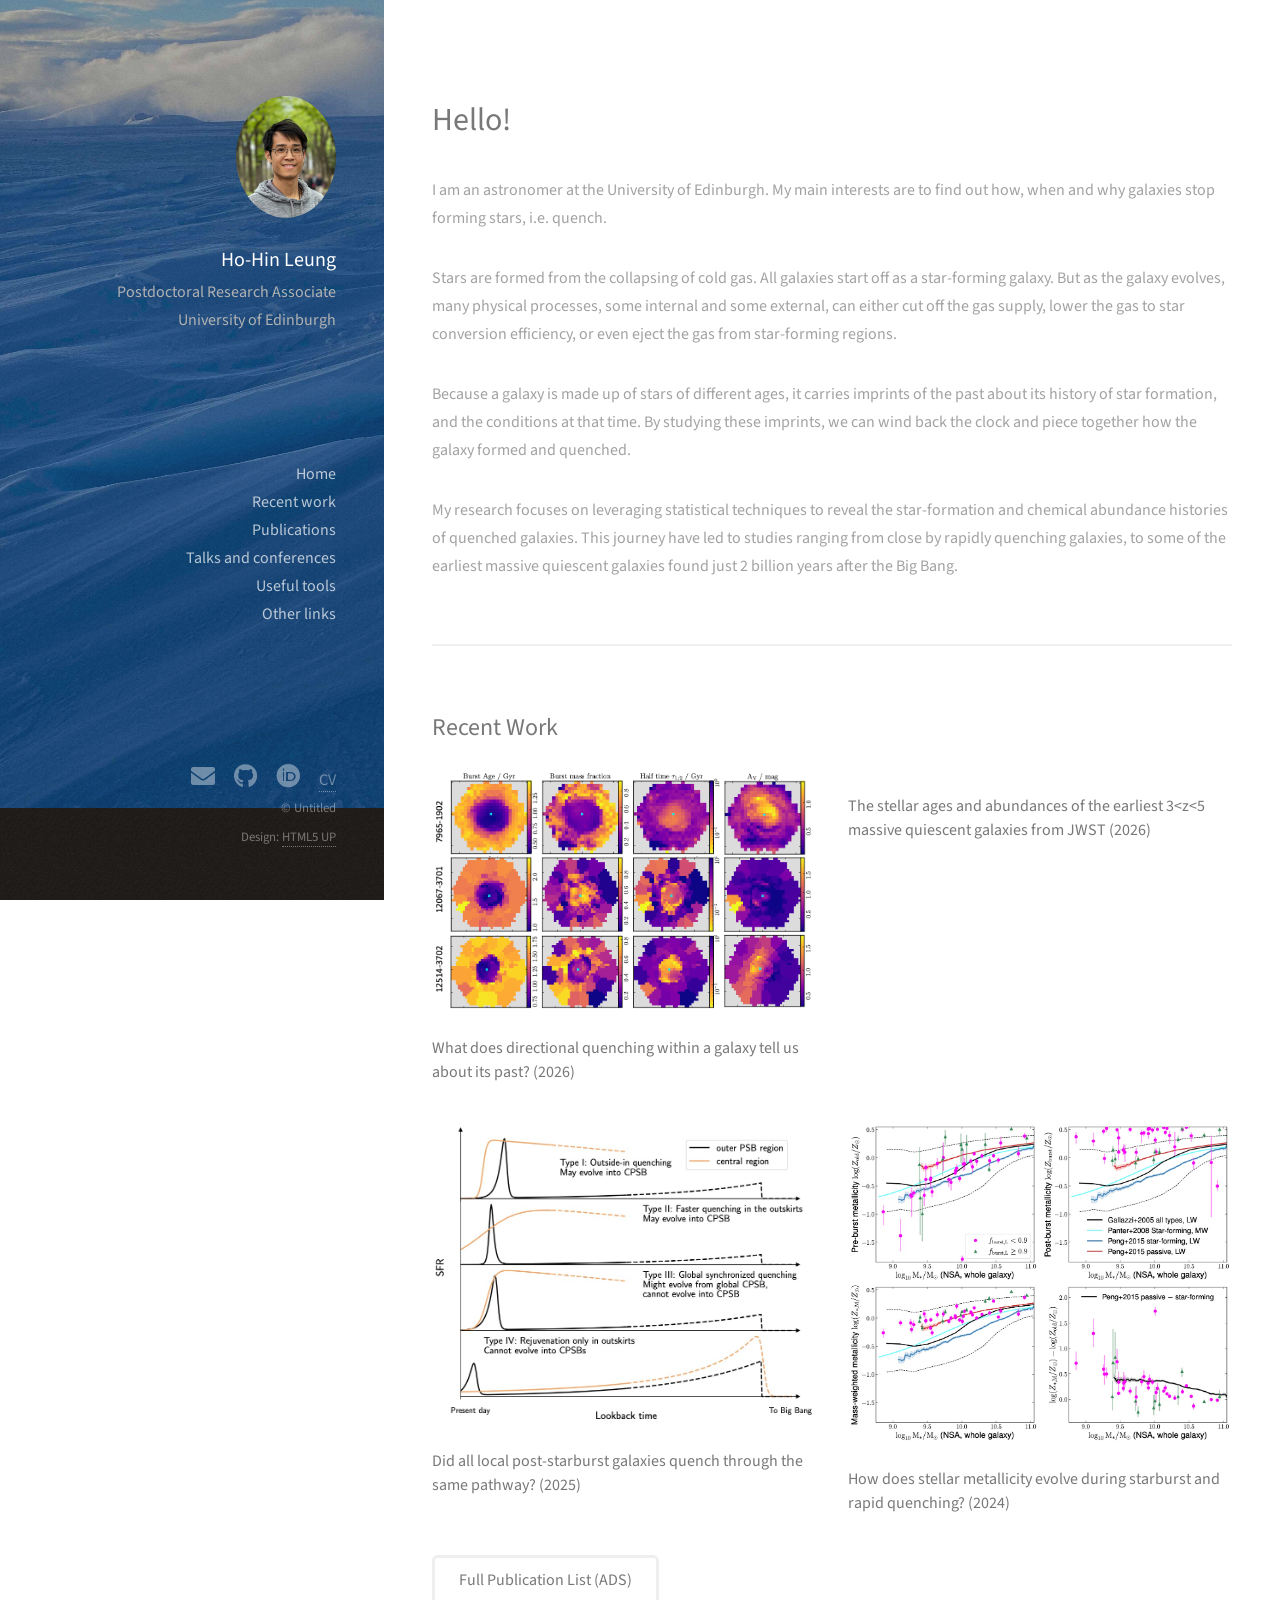
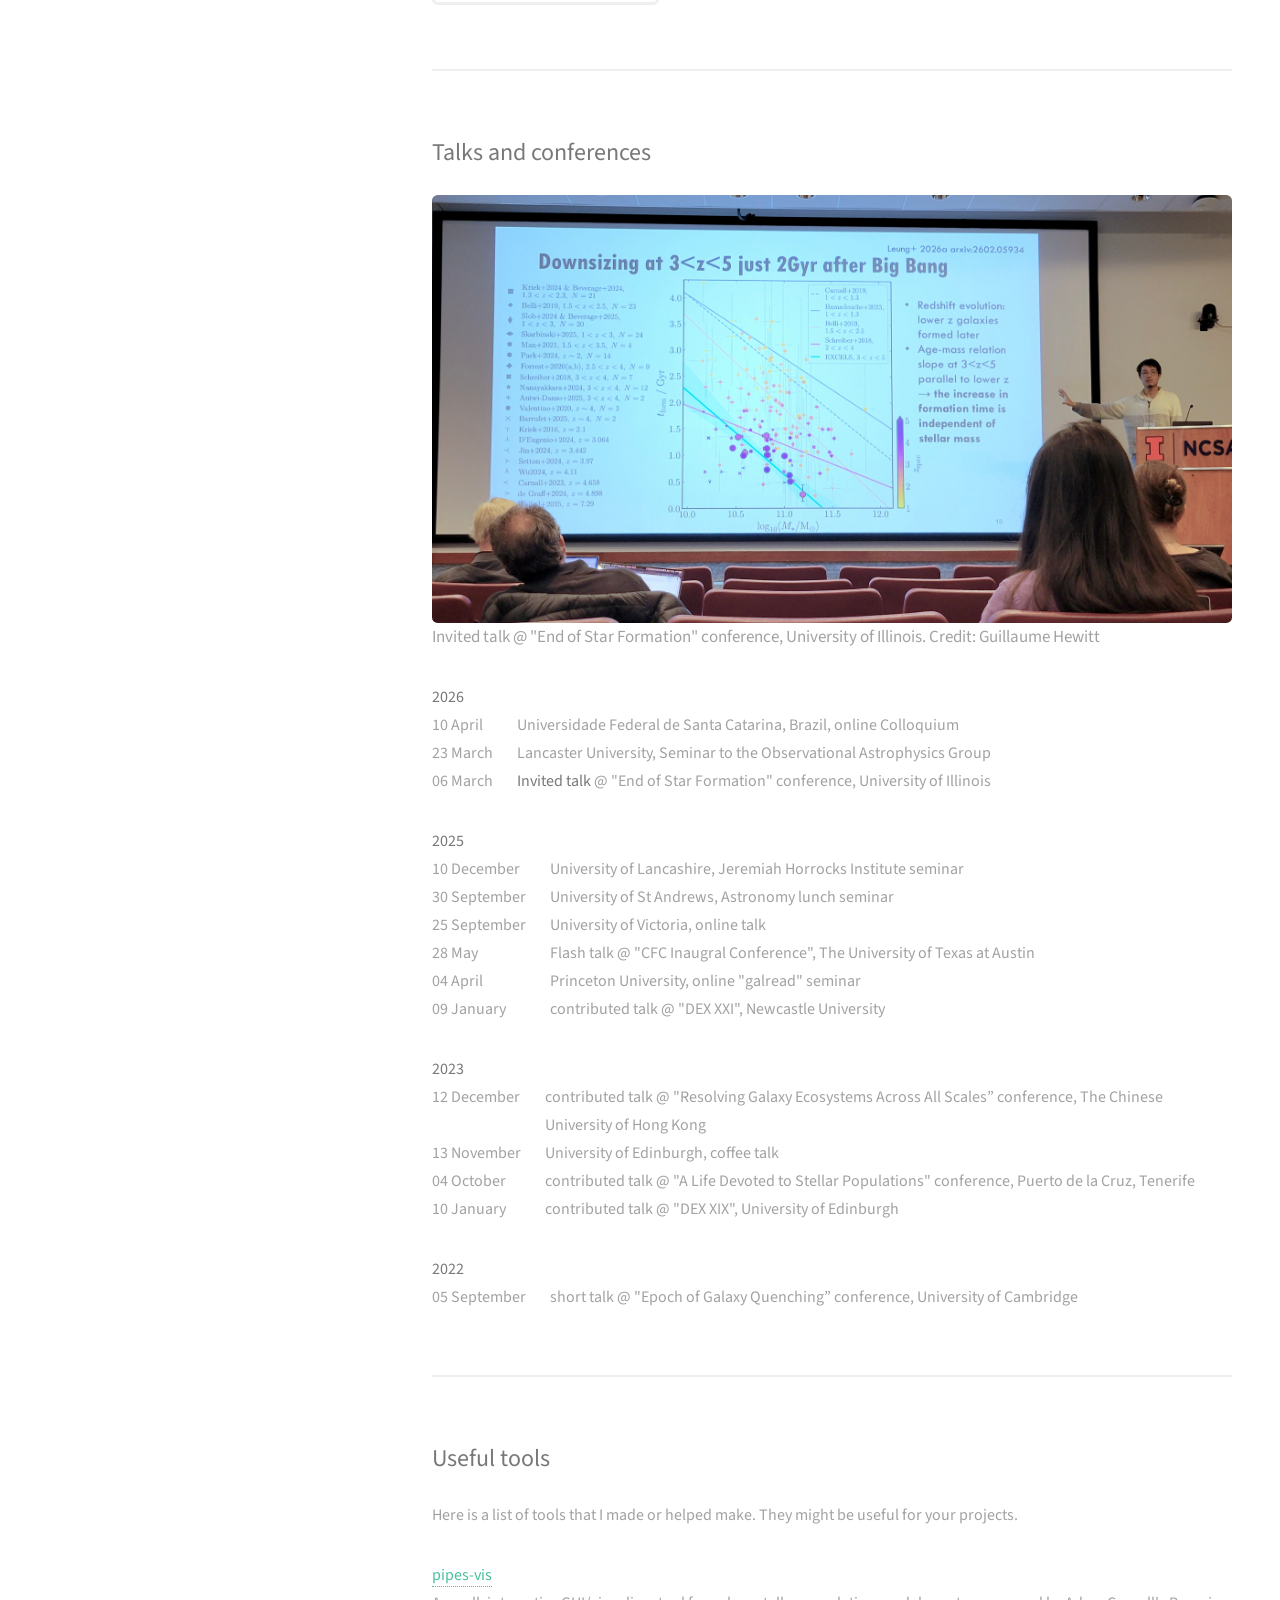
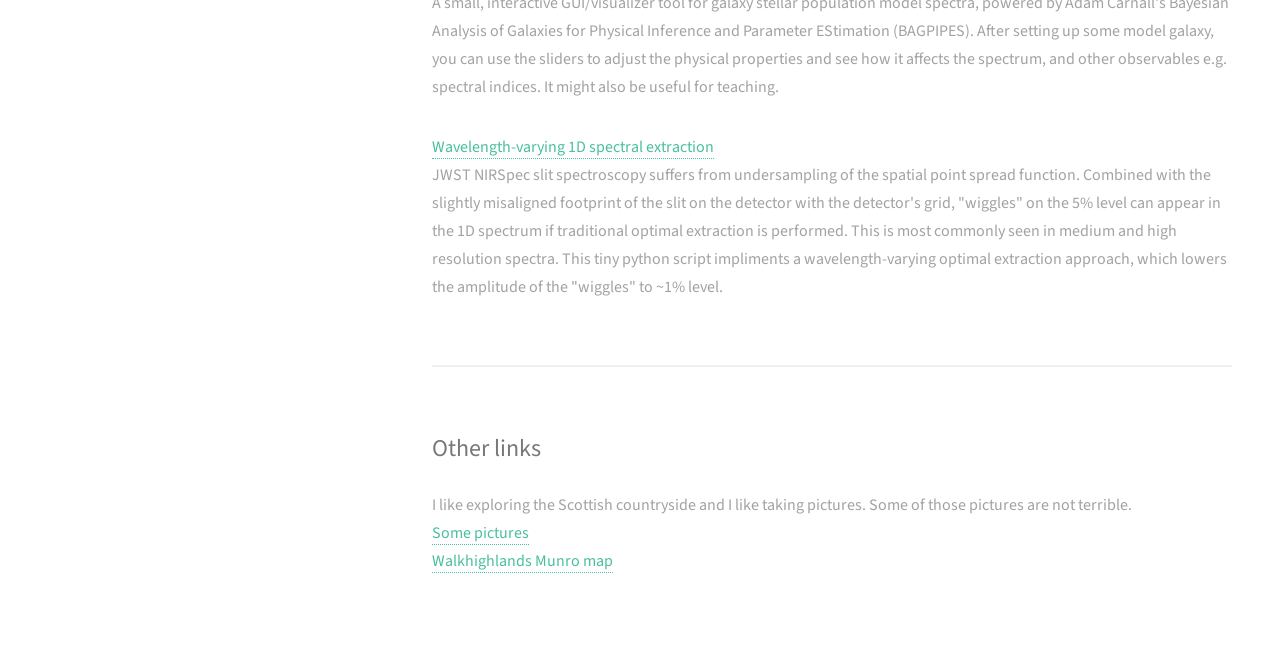
==== commit b38ddccd: "added personal pictures link" ====
--- a/index.html
+++ b/index.html
@@ -96,6 +96,10 @@
 							<tbody>
 								<tr class="year"><td colspan="2"><strong>2026</strong></td></tr>
 								<tr>
+									<td class="talks-date">10 April</td>
+									<td class="talks-detail">Universidade Federal de Santa Catarina, Brazil, online Colloquium</td>
+								</tr>
+								<tr>
 									<td class="talks-date">23 March</td>
 									<td class="talks-detail">Lancaster University, Seminar to the Observational Astrophysics Group</td>
 								</tr>
@@ -188,7 +192,7 @@
 						<h2>Other links</h2>
 						<p>
 							I like exploring the Scottish countryside and I like taking pictures. Some of those pictures are not terrible. <br>
-							<a href="">Some pictures</a> <br>
+							<a href="https://flic.kr/ps/47McDi">Some pictures</a> <br>
 							<a href="https://www.walkhighlands.co.uk/Forum/munros.php?u=244608">Walkhighlands Munro map</a>
 						</p>
 					</section>
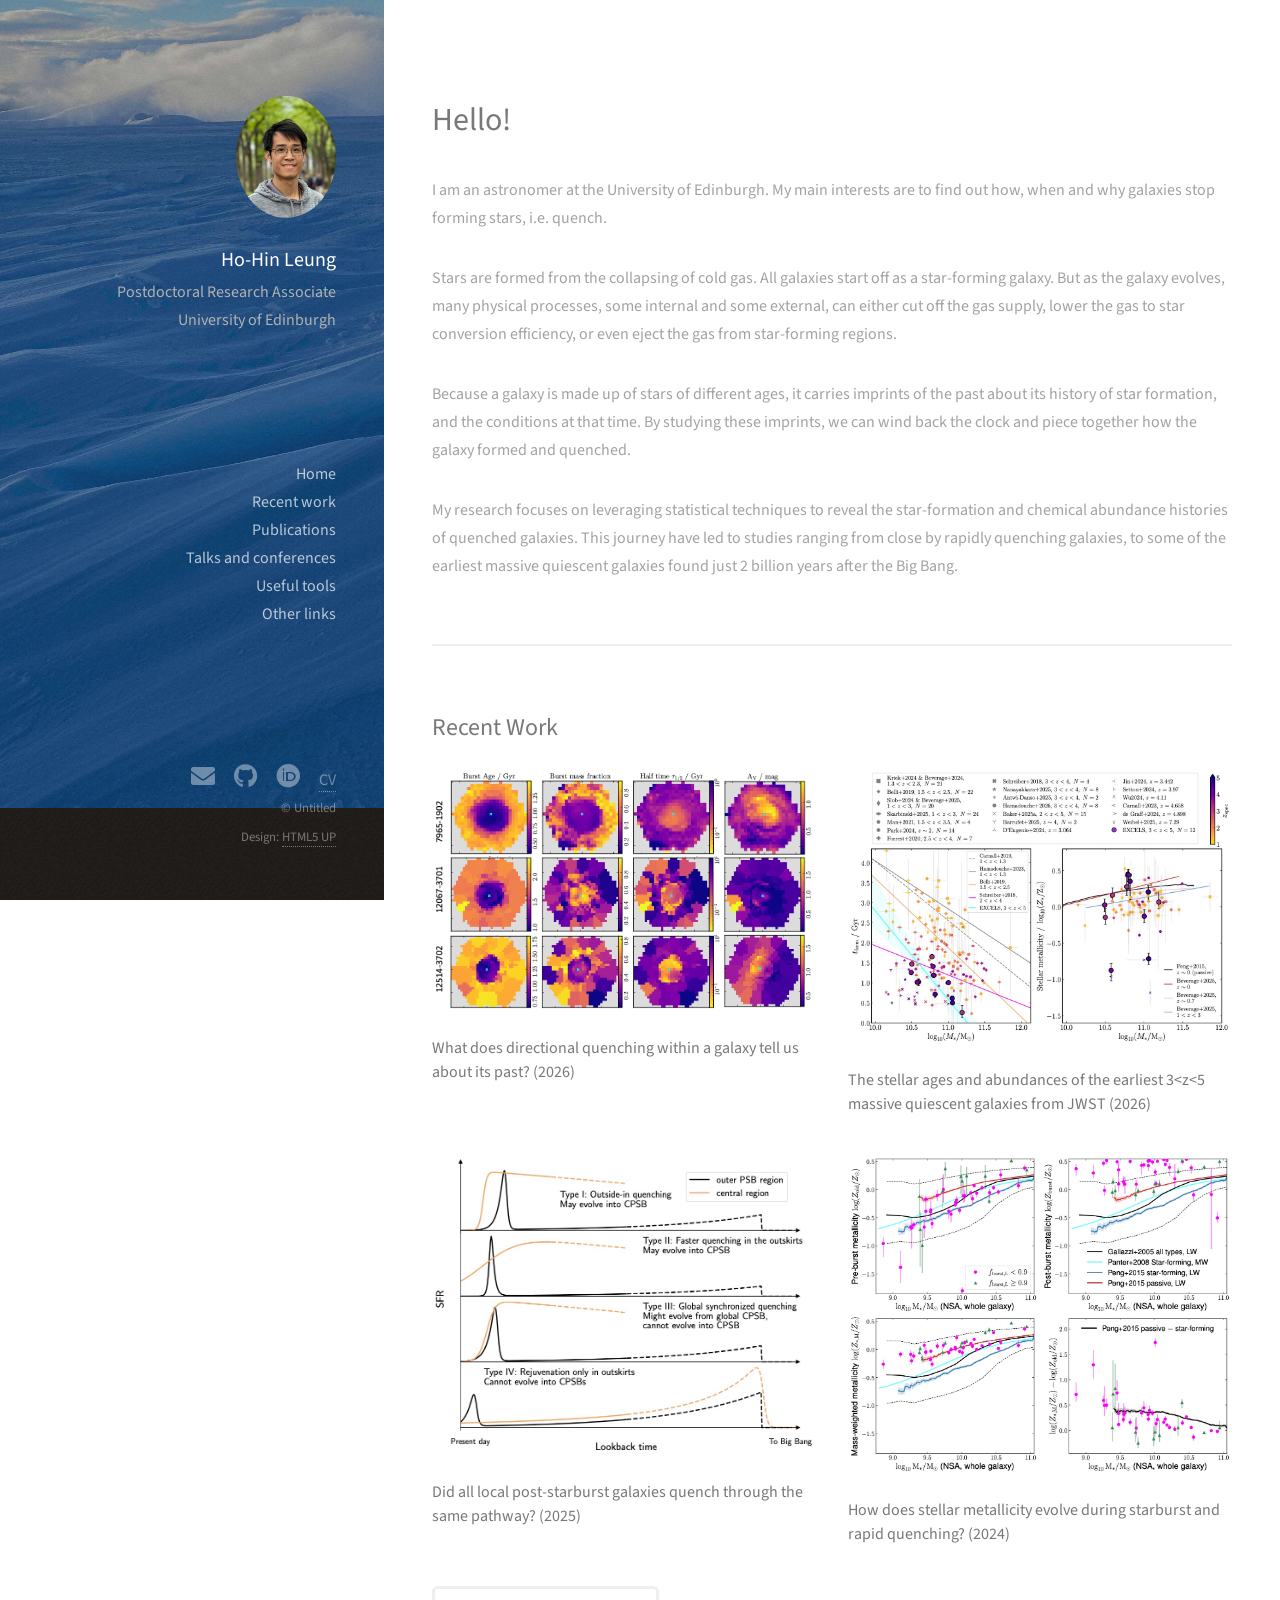
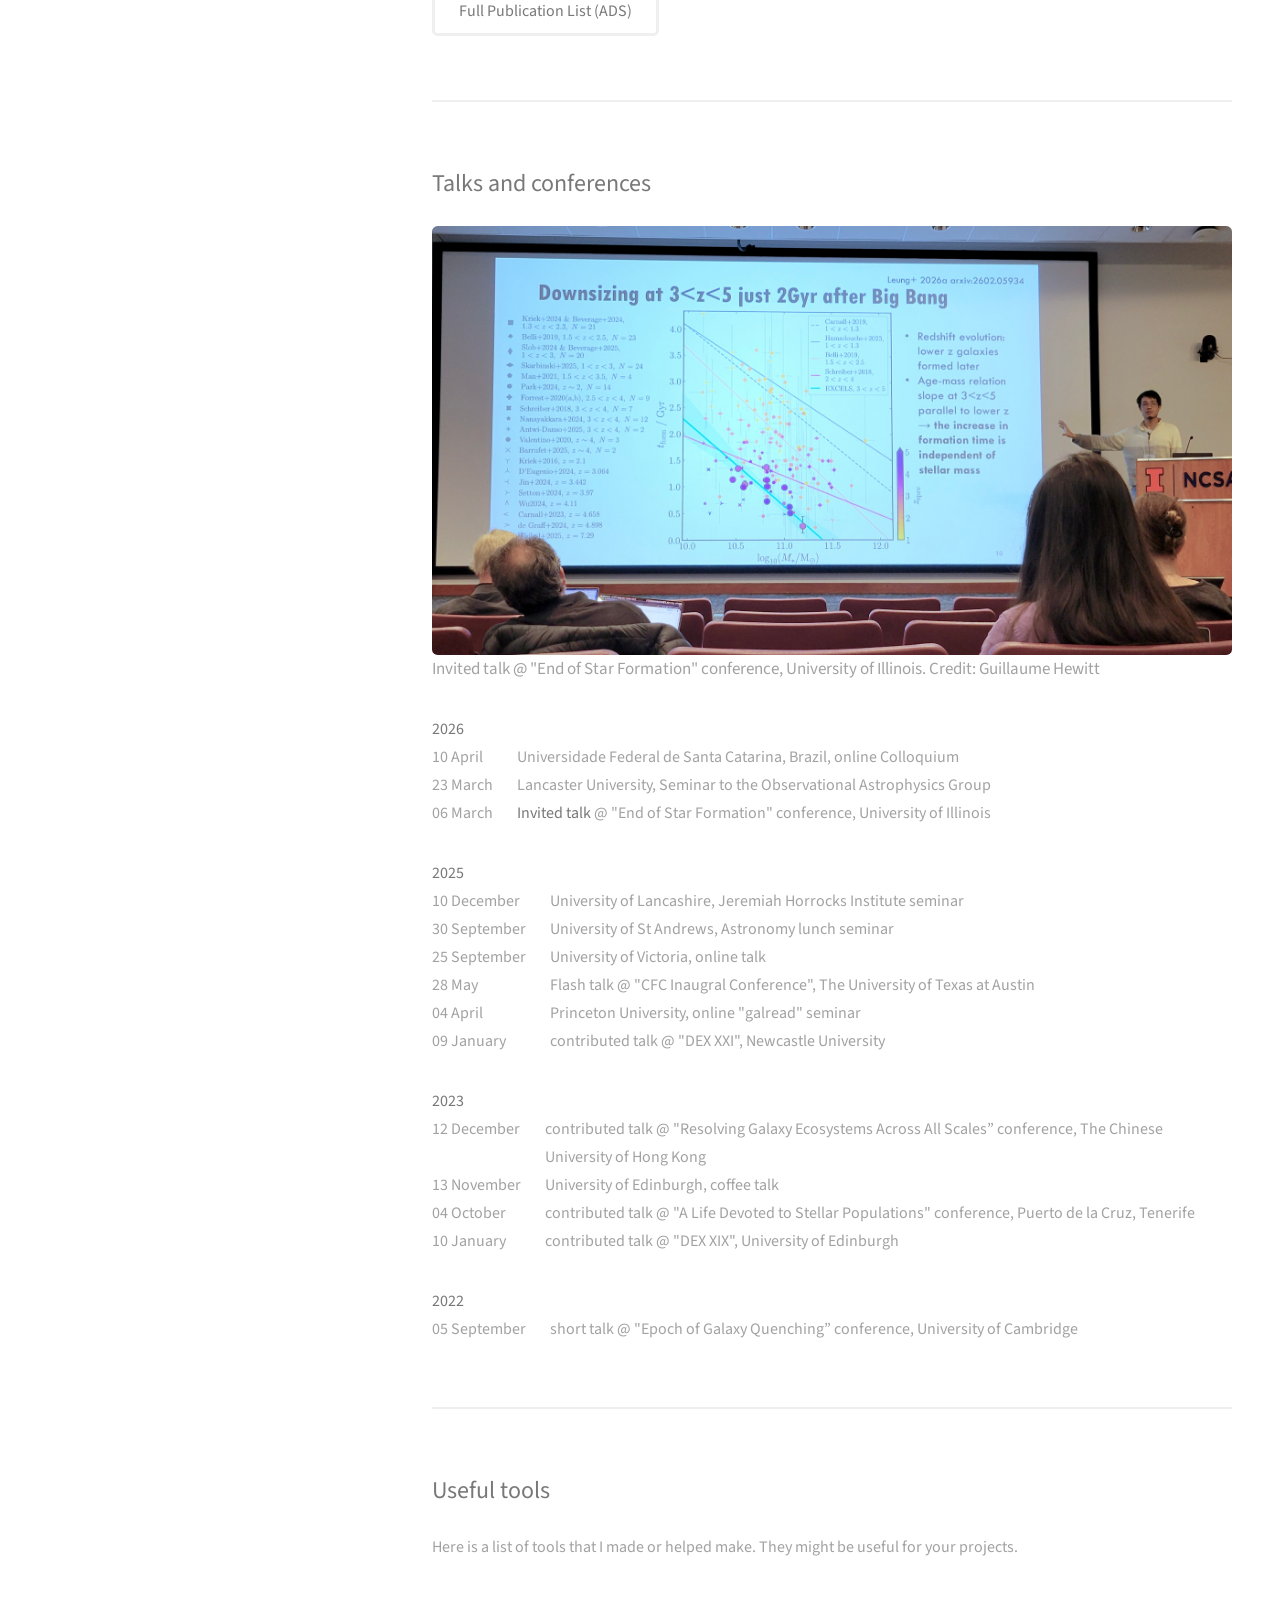
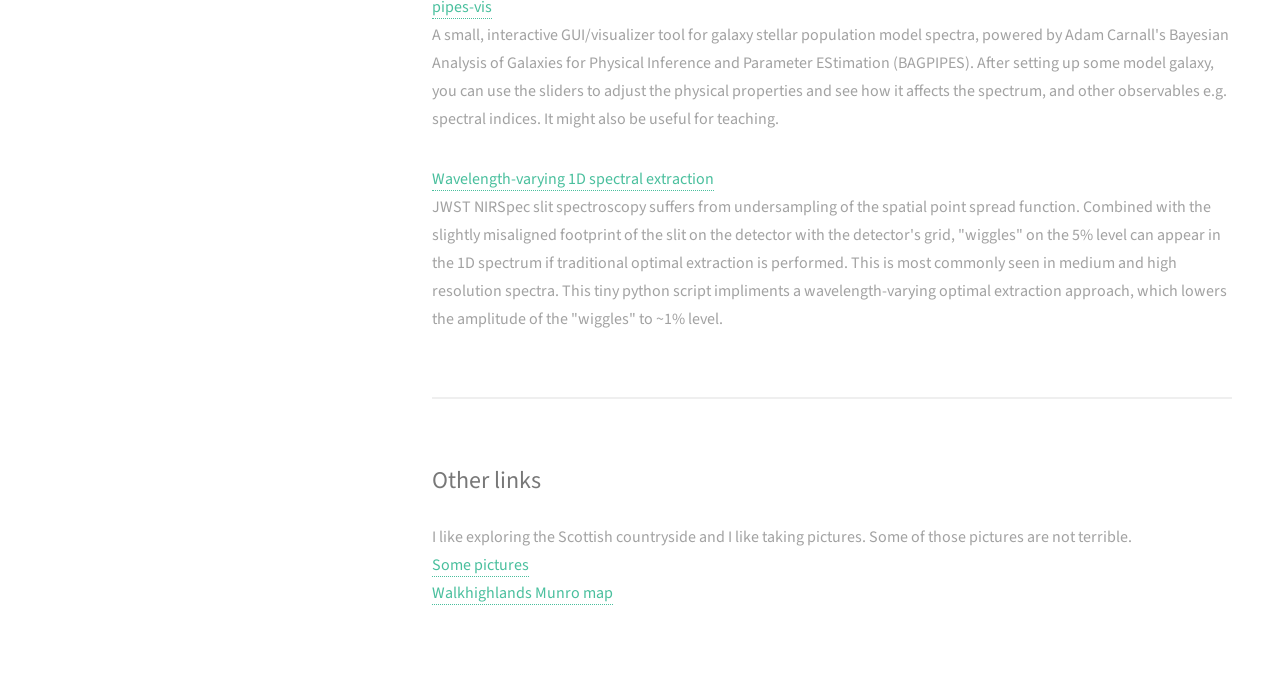
==== commit 32b44649: "added detailed description of leung2026a" ====
--- a/index.html
+++ b/index.html
@@ -68,7 +68,7 @@
 								<h3>What does directional quenching within a galaxy tell us about its past? (2026)</h3>
 							</article>
 							<article class="col-6 col-12-xsmall work-item">
-								<a href="paper2026a.html" class="image fit thumb" data-poptrox="ignore"><img src="images/thumbs/04.jpg" alt="" /></a>
+								<a href="paper2026a.html" class="image fit thumb" data-poptrox="ignore"><img src="images/leung2026a_thumb.jpg" alt="" /></a>
 								<h3>The stellar ages and abundances of the earliest 3&lt;z&lt;5 massive quiescent galaxies from JWST (2026)</h3>
 							</article>
 							<article class="col-6 col-12-xsmall work-item">
